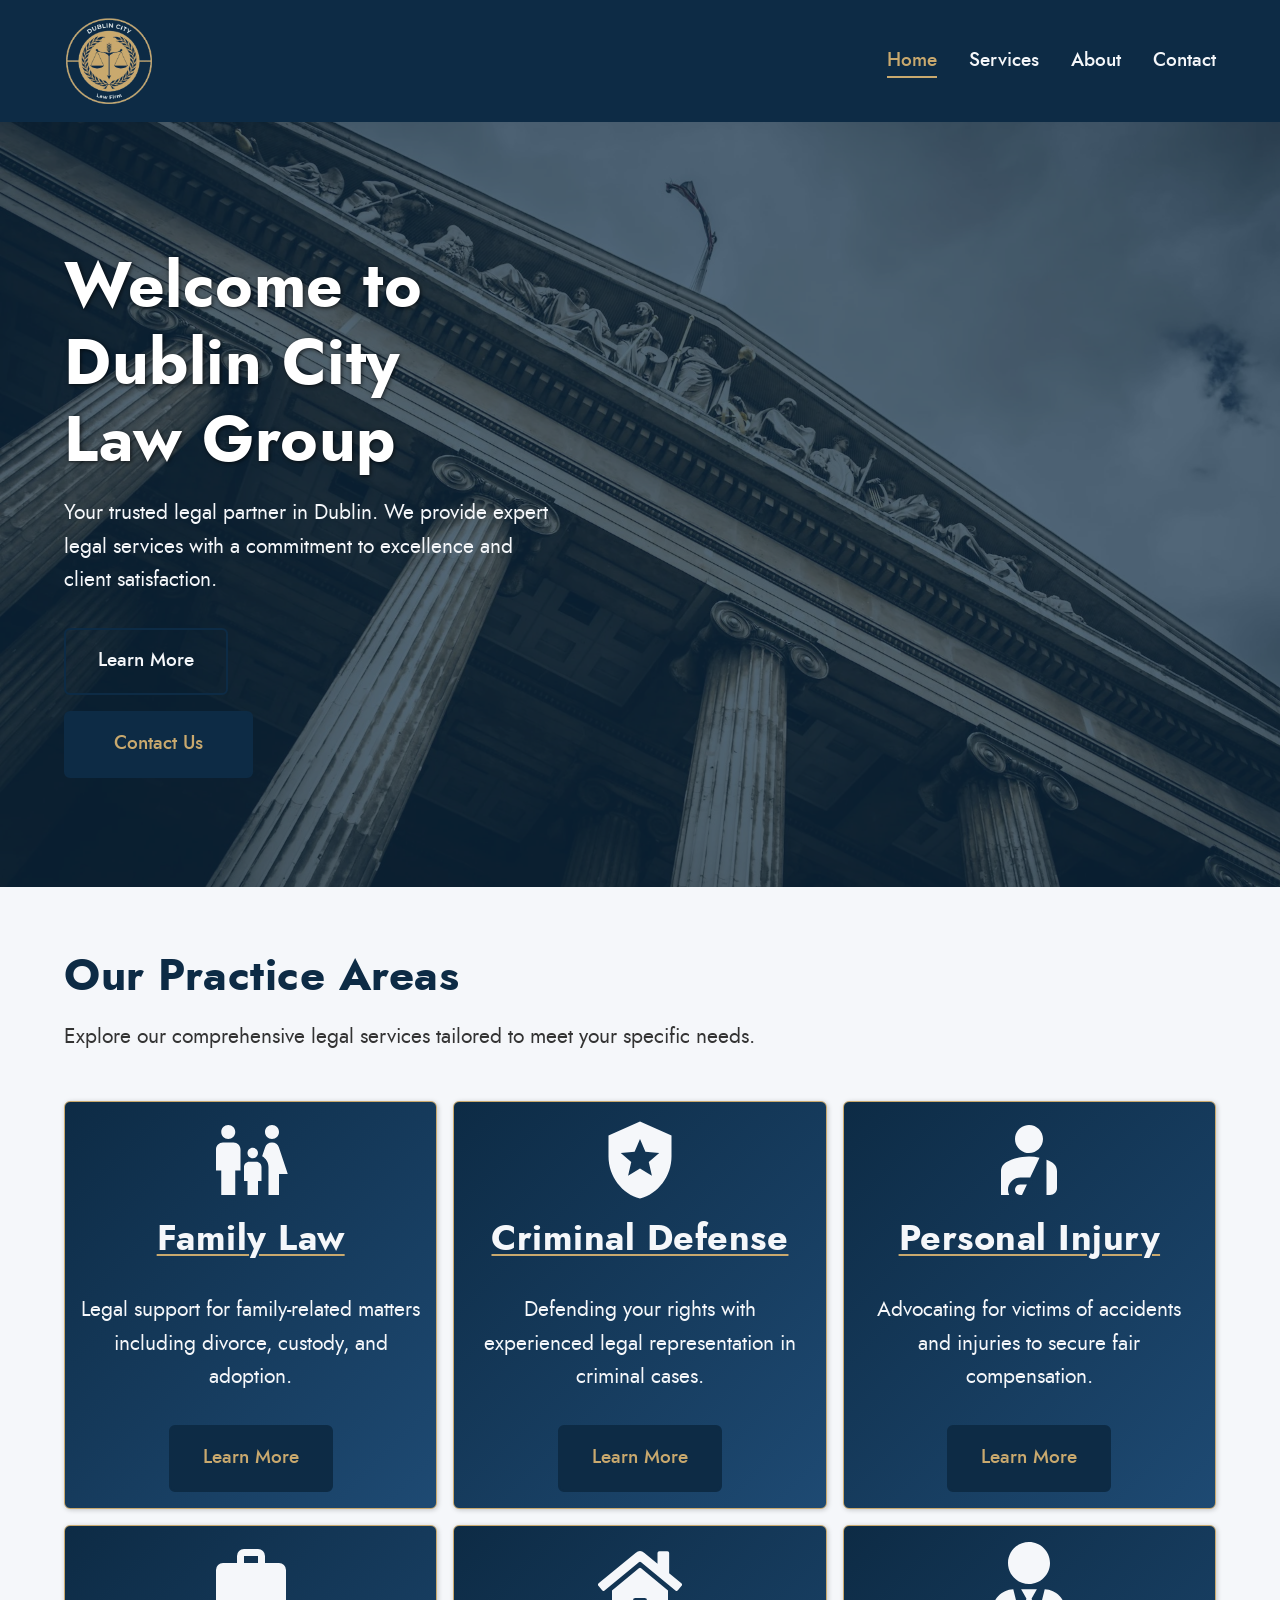
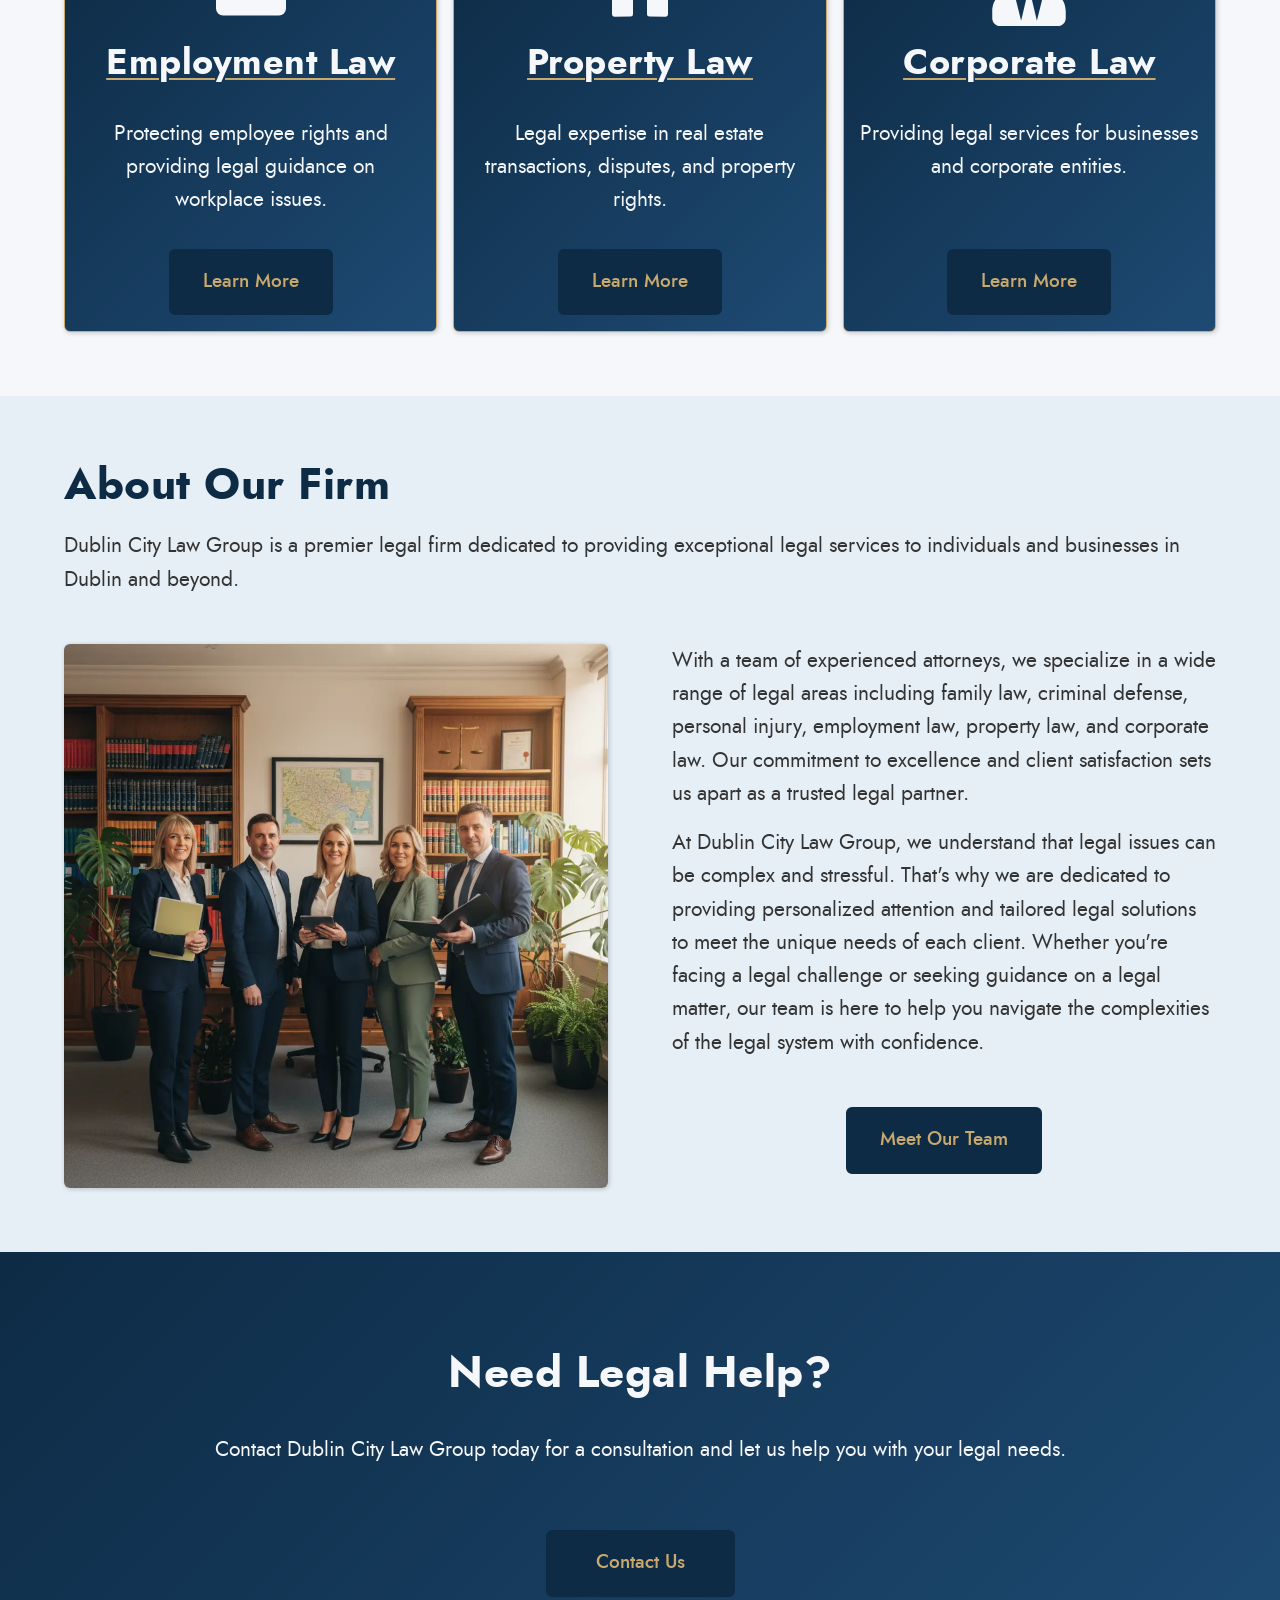
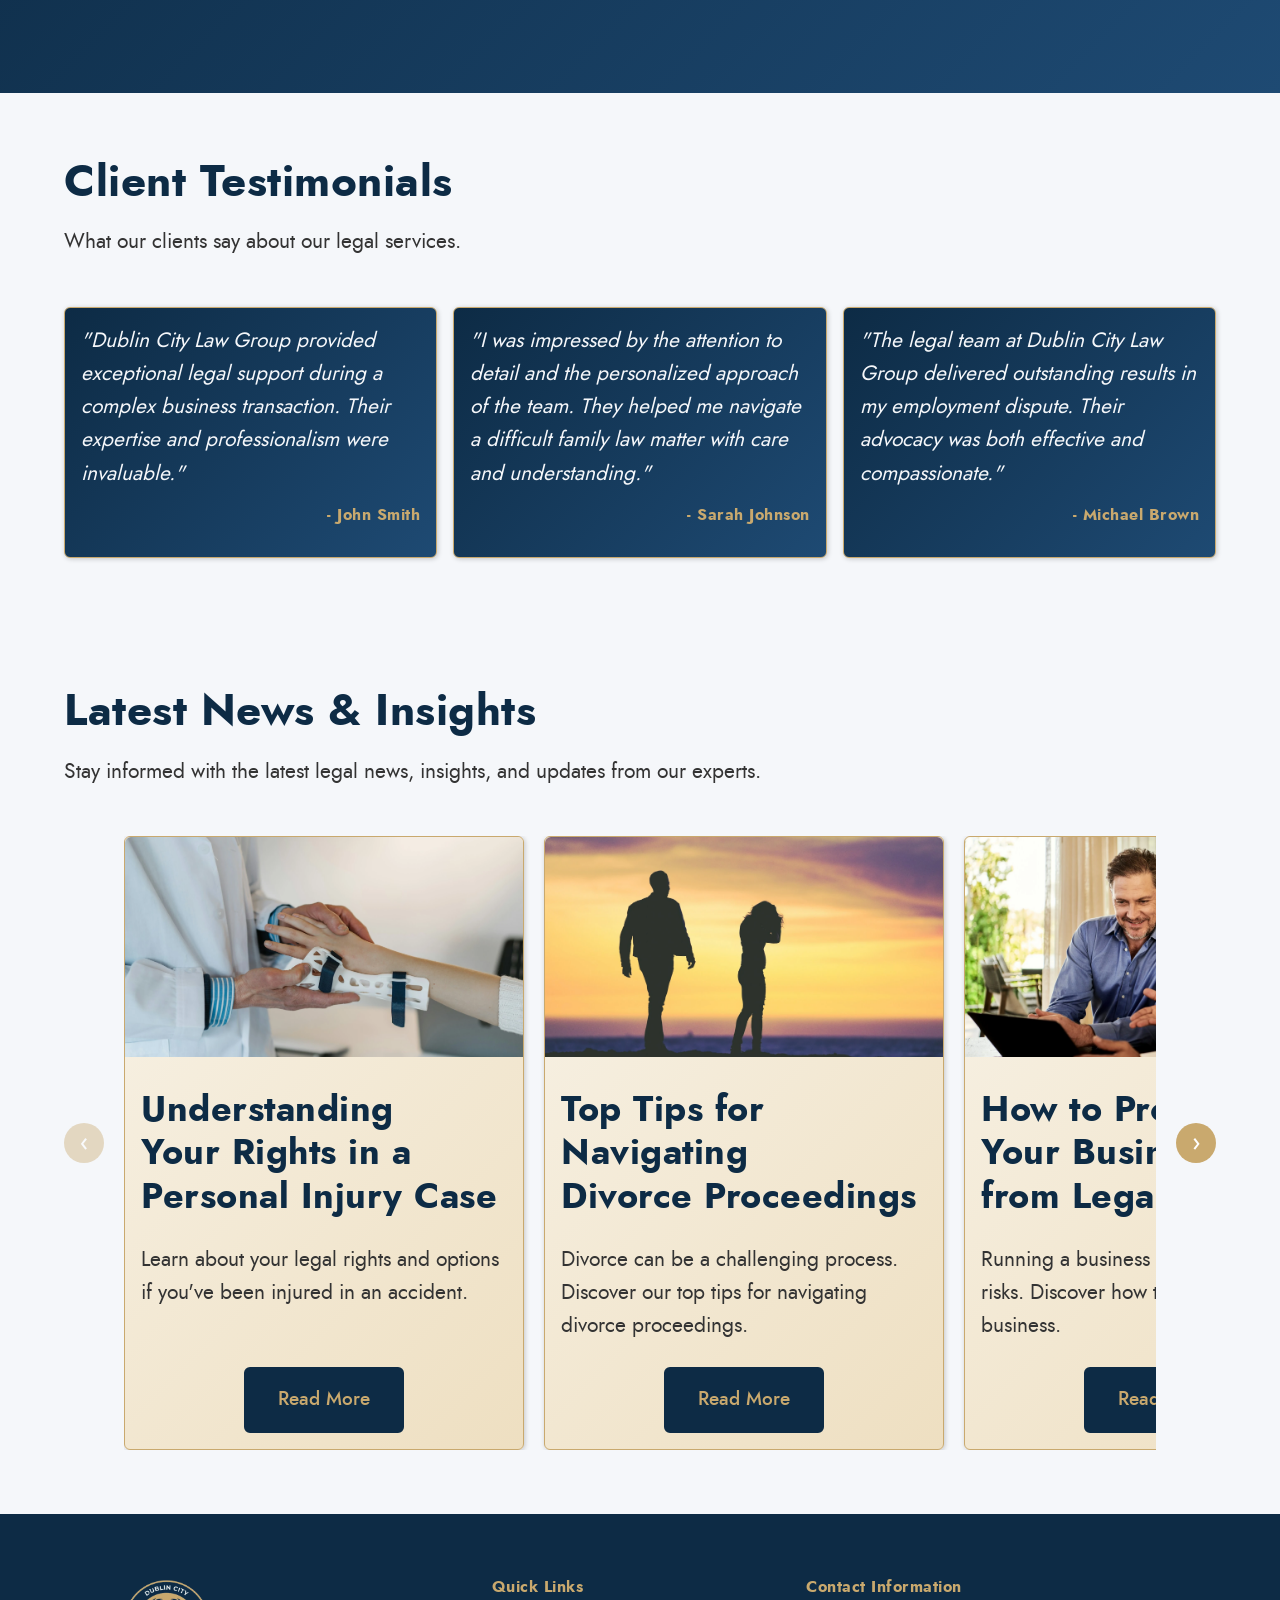
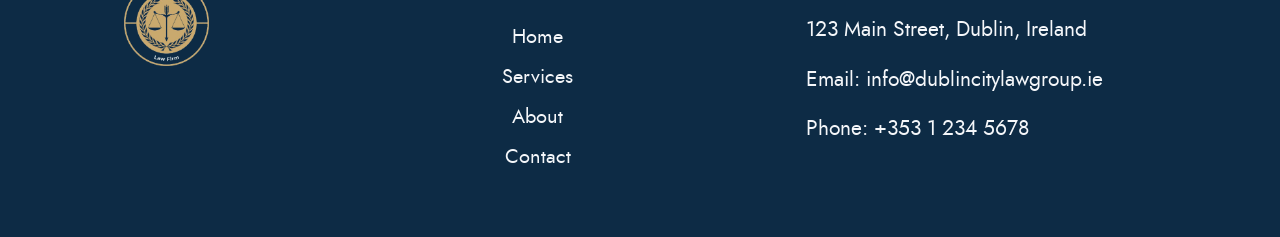
==== index.html @ 047643d2 "Implement finished law firm website v1.0" ====
<!DOCTYPE html>
<html lang="en">
    <head>
        <meta charset="UTF-8">
        <meta name="viewport" content="width=device-width, initial-scale=1.0">
        
        <title>Dublin City Law Group</title>

        <script src="sripts/slider.js" defer></script>
        <script src="sripts/nav.js" defer></script>
        <link rel="stylesheet" href="styles/base.css">
        <link rel="stylesheet" href="styles/layout.css">
        <link rel="stylesheet" href="styles/pages/home.css">
        <link rel="stylesheet" href="styles/components/hero.css">
        <link rel="stylesheet" href="styles/components/buttons.css">
        <link rel="stylesheet" href="styles/components/cards.css">
        <link rel="stylesheet" href="styles/components/slider.css">
    </head>
    <body>
        <!-- Navigation -->
        <header>
            <img src="assets/logos/transparent-logo.png" alt="Logo">

            <button class="nav-toggle" id="navToggle">
                <span></span>
                <span></span>
                <span></span>
            </button>

            <nav id="navMenu">
                <ul>
                    <li><a href="/index.html">Home</a></li>
                    <li class="has-submenu">
                        <a href="/pages/services.html">Services</a>

                        <ul class="submenu">
                            <li><a href="/pages/services/corporate-law.html">Corporate Law</a></li>
                            <li><a href="/pages/services/criminal-law.html">Criminal Law</a></li>
                            <li><a href="/pages/services/employment-law.html">Employment Law</a></li>
                            <li><a href="/pages/services/family-law.html">Family Law</a></li>
                            <li><a href="/pages/services/personal-injury.html">Personal Injury</a></li>
                            <li><a href="/pages/services/property-law.html">Property Law</a></li>
                        </ul>
                    </li>
                    <li><a href="/pages/about.html">About</a></li>
                    <li><a href="/pages/contact.html">Contact</a></li>
                </ul>
            </nav>
        </header>
        <div class="overlay" id="overlay"></div>
        <!-- Hero Section -->
        <section class="hero hero--large">
            <div class="hero-wrapper container">
                <div class="hero-bg-image">
                    <img src="/assets/images/practice-page-bg.webp" alt="hero image">
                </div>
                <div class="hero-overlay"></div>
                <div class="hero-content">
                    <h1>Welcome to Dublin City Law Group</h1>
                    <p>Your trusted legal partner in Dublin. We provide expert legal services with a commitment to excellence and client satisfaction.</p>
                    
                </div>
                <div class="hero-cta">
                    <a class="btn-secondary" href="/pages/about.html">Learn More</a>
                    <a class="btn-primary" href="#">Contact Us</a>
                </div> 
            </div>
        </section>

        <!-- Practice Areas Section -->
        <section class="practice-areas">
            <div class="container">
                <div class="section-heading">
                    <h2>Our Practice Areas</h2>
                    <p>Explore our comprehensive legal services tailored to meet your specific needs.</p>
                </div>

                <div class="practice-content grid">
                    
                    <div class="card practice-item flex">
                        <svg xmlns="http://www.w3.org/2000/svg" 
                            enable-background="new 0 0 24 24" 
                            viewBox="0 0 24 24" 
                            fill="currentColor">
                            <g><rect fill="none" height="24" width="24"/>
                                <path d="M16,4c0-1.11,0.89-2,2-2s2,0.89,2,2s-0.89,2-2,2S16,5.11,16,4z M20,22v-6h2.5l-2.54-7.63C19.68,7.55,18.92,7,18.06,7h-0.12 c-0.86,0-1.63,0.55-1.9,1.37l-0.86,2.58C16.26,11.55,17,12.68,17,14v8H20z M12.5,11.5c0.83,0,1.5-0.67,1.5-1.5s-0.67-1.5-1.5-1.5 S11,9.17,11,10S11.67,11.5,12.5,11.5z M5.5,6c1.11,0,2-0.89,2-2s-0.89-2-2-2s-2,0.89-2,2S4.39,6,5.5,6z M7.5,22v-7H9V9 c0-1.1-0.9-2-2-2H4C2.9,7,2,7.9,2,9v6h1.5v7H7.5z M14,22v-4h1v-4c0-0.82-0.68-1.5-1.5-1.5h-2c-0.82,0-1.5,0.68-1.5,1.5v4h1v4H14z"/>
                            </g>
                        </svg>
                        <h3>Family Law</h3>
                        <p>Legal support for family-related matters including divorce, custody, and adoption.</p>
                        <a class="btn-tretiary">Learn More</a>
                    </div>
                    
                    <div class="card practice-item flex">
                        <svg 
                            xmlns="http://www.w3.org/2000/svg" 
                            enable-background="new 0 0 24 24" 
                            viewBox="0 0 24 24" fill="currentColor">
                            <rect fill="none" height="24" width="24"/>
                            <path d="M12,1L3,5v6c0,5.55,3.84,10.74,9,12c5.16-1.26,9-6.45,9-12V5L12,1z M14.5,12.59l0.9,3.88L12,14.42l-3.4,2.05l0.9-3.87 l-3-2.59l3.96-0.34L12,6.02l1.54,3.64L17.5,10L14.5,12.59z"/>
                        </svg>
                        <h3>Criminal Defense</h3>
                        <p>Defending your rights with experienced legal representation in criminal cases.</p>
                        <a class="btn-tretiary">Learn More</a>
                    </div>
                    
                    <div class="card practice-item flex">
                        <svg xmlns="http://www.w3.org/2000/svg" 
                            enable-background="new 0 0 24 24" 
                            viewBox="0 0 24 24" 
                            fill="currentColor">
                            <rect fill="none" height="24" width="24"/>
                            <g><path d="M8,6c0-2.21,1.79-4,4-4s4,1.79,4,4c0,2.21-1.79,4-4,4S8,8.21,8,6z M17,22h1c1.1,0,2-0.9,2-2l0-4.78 c0-1.12-0.61-2.15-1.61-2.66c-0.43-0.22-0.9-0.43-1.39-0.62L17,22z M12.34,17L15,11.33C14.07,11.12,13.07,11,12,11 c-2.53,0-4.71,0.7-6.39,1.56C4.61,13.07,4,14.1,4,15.22L4,22h2.34C6.12,21.55,6,21.04,6,20.5C6,18.57,7.57,17,9.5,17H12.34z M10,22 l1.41-3H9.5C8.67,19,8,19.67,8,20.5S8.67,22,9.5,22H10z"/></g>
                        </svg>
                        <h3>Personal Injury</h3>
                        <p>Advocating for victims of accidents and injuries to secure fair compensation.</p>
                        <a class="btn-tretiary">Learn More</a>
                    </div>

                    <div class="card practice-item flex">
                        <svg xmlns="http://www.w3.org/2000/svg" 
                            viewBox="0 -960 960 960" 
                            fill="currentColor">
                            <path d="M160-120q-33 0-56.5-23.5T80-200v-440q0-33 23.5-56.5T160-720h160v-80q0-33 23.5-56.5T400-880h160q33 0 56.5 23.5T640-800v80h160q33 0 56.5 23.5T880-640v440q0 33-23.5 56.5T800-120H160Zm240-600h160v-80H400v80Z"/>
                        </svg>
                        <h3>Employment Law</h3>
                        <p>Protecting employee rights and providing legal guidance on workplace issues.</p>
                        <a class="btn-tretiary">Learn More</a>
                    </div>

                    <div class="card practice-item flex">
                        <svg xmlns="http://www.w3.org/2000/svg" 
                            viewBox="0 0 576 512" fill="currentColor">
                            <path d="M280.37 148.26L96 300.11V464a16 16 0 0 0 16 16l112.06-.29a16 16 0 0 0 15.92-16V368a16 16 0 0 1 16-16h64a16 16 0 0 1 16 16v95.64a16 16 0 0 0 16 16.05L464 480a16 16 0 0 0 16-16V300L295.67 148.26a12.19 12.19 0 0 0-15.3 0zM571.6 251.47L488 182.56V44.05a12 12 0 0 0-12-12h-56a12 12 0 0 0-12 12v72.61L318.47 43a48 48 0 0 0-61 0L4.34 251.47a12 12 0 0 0-1.6 16.9l25.5 31A12 12 0 0 0 45.15 301l235.22-193.74a12.19 12.19 0 0 1 15.3 0L530.9 301a12 12 0 0 0 16.9-1.6l25.5-31a12 12 0 0 0-1.7-16.93z"/>
                        </svg>
                        <h3>Property Law</h3>
                        <p>Legal expertise in real estate transactions, disputes, and property rights.</p>
                        <a class="btn-tretiary">Learn More</a>
                    </div>

                    <div class="card practice-item flex">
                        <svg xmlns="http://www.w3.org/2000/svg" 
                            viewBox="0 0 448 512" fill="currentColor">
                            <path d="M224 256c70.7 0 128-57.3 128-128S294.7 0 224 0 96 57.3 96 128s57.3 128 128 128zm95.8 32.6L272 480l-32-136 32-56h-96l32 56-32 136-47.8-191.4C56.9 292 0 350.3 0 422.4V464c0 26.5 21.5 48 48 48h352c26.5 0 48-21.5 48-48v-41.6c0-72.1-56.9-130.4-128.2-133.8z"/>
                        </svg>
                        <h3>Corporate Law</h3>
                        <p>Providing legal services for businesses and corporate entities.</p>
                        <a class="btn-tretiary">Learn More</a>
                    </div>
                </div>
            </div>
        </section>

        <!-- About Section -->
        <section class="about-section">
            <div class="container">
                <div class="section-heading">
                    <h2>About Our Firm</h2>
                    <p>Dublin City Law Group is a premier legal firm dedicated to providing exceptional legal services to individuals and businesses in Dublin and beyond.</p>
                </div>
                <div class="about-content flex">
                    <div class="about-image">
                        <img src="/assets/images/about-us-team.webp" alt="About Us Image">
                    </div>
                    <div class="about-text">
                        <p>With a team of experienced attorneys, we specialize in a wide range of legal areas including family law, criminal defense, personal injury, employment law, property law, and corporate law. Our commitment to excellence and client satisfaction sets us apart as a trusted legal partner.</p>
                        <p>At Dublin City Law Group, we understand that legal issues can be complex and stressful. That's why we are dedicated to providing personalized attention and tailored legal solutions to meet the unique needs of each client. Whether you're facing a legal challenge or seeking guidance on a legal matter, our team is here to help you navigate the complexities of the legal system with confidence.</p>
                        <a class="btn-tretiary alt" href="#">Meet Our Team</a>
                    </div>
                </div>
            </div>
        </section>

        <!-- Small CTA-->
        <section class="small-cta">
            <div class="container">
                <div class="cta-content flex">
                    <h2>Need Legal Help?</h2>
                    <p>Contact Dublin City Law Group today for a consultation and let us help you with your legal needs.</p>
                    <a class="btn-primary" href="#">Contact Us</a>
                </div>
            </div>
        </section>

        <!-- Testimonials Section -->
        <section class="testimonials-section">
            <div class="container">
                <div class="section-heading">
                    <h2>Client Testimonials</h2>
                    <p>What our clients say about our legal services.</p>
                </div>
                <div class="testimonials-content grid">
                    <!-- Testimonial 1 -->
                    <div class="testimonial-card card">
                        <p><i>"Dublin City Law Group provided exceptional legal support during a complex business transaction. Their expertise and professionalism were invaluable."</i></p>
                        <h4>- John Smith</h4>
                    </div>

                    <!-- Testimonial 2 -->
                    <div class="testimonial-card card">
                        <p><i>"I was impressed by the attention to detail and the personalized approach of the team. They helped me navigate a difficult family law matter with care and understanding."</i></p>
                        <h4>- Sarah Johnson</h4>
                    </div>

                    <!-- Testimonial 3 -->
                    <div class="testimonial-card card">
                        <p><i>"The legal team at Dublin City Law Group delivered outstanding results in my employment dispute. Their advocacy was both effective and compassionate."</i></p>
                        <h4>- Michael Brown</h4>
                    </div>
                </div>
            </div>
        </section>
        <!-- Blog Section -->
        <section class="blog-section">
            <div class="container">
                <div class="section-heading">
                <h2>Latest News & Insights</h2>
                <p>Stay informed with the latest legal news, insights, and updates from our experts.</p>
                </div>

                <div class="custom-slider">
                <button class="slider-arrow prev">‹</button>
                <div class="slider-track-wrapper">
                    <div class="slider-track">
                    <!-- Blog Post 1 -->
                    <div class="light-card">
                        <img src="/assets/images/personal-injury.webp" alt="Blog Post 1 Image">
                        <div class="light-card-content">
                        <h3>Understanding Your Rights in a Personal Injury Case</h3>
                        <p>Learn about your legal rights and options if you've been injured in an accident.</p>
                        <a class="btn-tretiary alt" href="#">Read More</a>
                        </div>
                    </div>

                    <!-- Blog Post 2 -->
                    <div class="light-card">
                        <img src="/assets/images/devorce.webp" alt="Blog Post 2 Image">
                        <div class="light-card-content">
                        <h3>Top Tips for Navigating Divorce Proceedings</h3>
                        <p>Divorce can be a challenging process. Discover our top tips for navigating divorce proceedings.</p>
                        <a class="btn-tretiary alt" href="#">Read More</a>
                        </div>
                    </div>

                    <!-- Blog Post 3 -->
                    <div class="light-card">
                        <img src="/assets/images/business.webp" alt="Blog Post 3 Image">
                        <div class="light-card-content">
                        <h3>How to Protect Your Business from Legal Risks</h3>
                        <p>Running a business comes with legal risks. Discover how to protect your business.</p>
                        <a class="btn-tretiary alt" href="#">Read More</a>
                        </div>
                    </div>

                    <!-- Blog Post 4 -->
                    <div class="light-card">
                        <img src="/assets/images/employment-law.webp" alt="Blog Post 4 Image">
                        <div class="light-card-content">
                        <h3>Employment Law Updates You Need to Know</h3>
                        <p>Stay up-to-date with the latest employment law changes that affect your workplace rights.</p>
                        <a class="btn-tretiary alt" href="#">Read More</a>
                        </div>
                    </div>

                    <!-- Blog Post 5 -->
                    <div class="light-card">
                        <img src="/assets/images/property-law.webp" alt="Blog Post 5 Image">
                        <div class="light-card-content">
                        <h3>Estate Planning Essentials for Your Family</h3>
                        <p>Learn the importance of estate planning and how to protect your family's future.</p>
                        <a class="btn-tretiary alt" href="#">Read More</a>
                        </div>
                    </div>

                    </div>
                </div>
                <button class="slider-arrow next">›</button>
                </div>
            </div>
        </section>
        <!-- Footer -->
        <footer>
            <div class="container">
                <div class="footer grid">
                    <img src="/assets/logos/transparent-logo.png" alt="footer logo">
                    <div class="footer-services-links flex">
                            <h4>Quick Links</h4>
                            <a href="/index.html">Home</a>
                            <a href="/pages/services.html">Services</a>
                            <a href="/pages/about.html">About</a>
                            <a href="/pages/contact.html">Contact</a>
                        </div>
                        <div class="footer-contact-info">
                            <h4>Contact Information</h4>
                            <p>123 Main Street, Dublin, Ireland</p>
                            <p>Email: info@dublincitylawgroup.ie</p>
                            <p>Phone: +353 1 234 5678</p>
                        </div>
                    </div>
                </div>
            </div>
        </footer>
    </body>
</html>
---- styles/base.css ----
/* ---------------------------- CSS RESET ------------------------------- */
*, *::before, *::after {
    box-sizing: border-box;
}

* {
    margin: 0;
    padding: 0;
}

html {
    scroll-behavior: smooth;
    background-color: #FAF7F2;
    overflow-x: hidden;
}

img {
    max-width: 100%;
    display: block;
}

ul, ol {
    list-style: none;
}

h1, h2, h3, h4, h5, h6 {
    text-wrap: balance;
}

a:focus {
    outline: 2px solid #1E1E1E;
    outline-offset: 2px;
}

button {
    cursor: pointer;
    border: none;
    background: none;
    font-family: inherit;
}

/* ---------------------------- FONTS ------------------------------- */
@font-face {
    font-family: 'Lora';
    src: url('../assets/fonts/lora-regular-webfont.woff2') format('woff2');
    font-weight: 400;
    font-style: normal;
    font-display: swap;
}

@font-face {
    font-family: 'Jost';
    src: url('../assets/fonts/jost-400-book-webfont.woff2') format('woff2');
    font-weight: 400;
    font-style: normal;
    font-display: swap;
}

@font-face {
    font-family: 'Jost';
    src: url('../assets/fonts/jost-500-medium-webfont.woff2') format('woff2');
    font-weight: 500;
    font-style: normal;
    font-display: swap;
}

@font-face {
    font-family: 'Jost';
    src: url('../assets/fonts/jost-700-bold-webfont.woff2') format('woff2');
    font-weight: 700;
    font-style: normal;
    font-display: swap;
}

/* ---------------------------- VARIABLES ------------------------------- */
:root {
    /* Colors */
    --color-primary: #0D2B45;       /* deep navy */
    --color-section-soft: #E6EFF6; /* light blue-gray for section backgrounds */
    --color-secondary: #C9A96E;     /* gold */
    --color-accent: #1E4A73;        /* mid-blue */
    --color-neutral-light: #F5F7FA; /* background */
    --color-neutral-dark: #333333;  /* text */
    --color-bronze: #8C6239;        /* optional accent */

    /* Typography */
    --font-primary: 'Jost', sans-serif;
    --font-secondary: 'Lora', serif;

    --font-weight-regular: 400;
    --font-weight-medium: 500;
    --font-weight-bold: 700;

    /* Font Sizes */
    --fs-h1: 3rem;
    --fs-h2: 2.25rem;
    --fs-h3: 1.75rem;
    --fs-h4: 1.5rem;
    --fs-h5: 1.25rem;
    --fs-h6: 1rem;
    --fs-body: 1rem;
    --fs-small: 0.875rem;

    /* Line Heights */
    --lh-h1: 1.2;
    --lh-h2: 1.3;
    --lh-h3: 1.35;
    --lh-body: 1.6;

    /* Letter Spacing */
    --ls-heading: 0.5px;
    --ls-body: 0px;

    /* Logo */
    --logo-size: 70px;

    /* Icons */
    --icon-size: 84px;

    /* Layout / UI */
    --container-width: 1920px;
    --container-padding: 1rem;
    --section-heading-padding: 1rem;
    --radius: 6px;
    --shadow: 1px 1px 5px rgba(0,0,0,0.2);

    /* Transitions */
    --transition-fast: 0.2s ease;
    --transition-medium: 0.3s ease;
    --transition-slow: 0.5s ease;
}

/* Responsive Breakpoints */

@media (min-width: 768px) {
:root {
    
    --container-padding: 2rem;

    --section-heading-padding: 2rem;

    /* Logo size */
    --logo-size: 80px;
    }
}

@media (min-width: 1024px) {
:root {
    --container-padding: 4rem;

    /* Logo size */
    --logo-size: 90px;
    }
}

@media (min-width: 1440px) {
:root {
    --container-padding: 8rem;

    /* Logo size */
    --logo-size: 100px;
    }
}
@media (min-width: 1920px) {
:root {
    --container-padding: 12rem;

    /* Logo size */
    --logo-size: 110px;

    }
}

/* ---------------------------- TYPOGRAPHY ------------------------------- */
body {
    font-family: var(--font-primary);
    font-weight: var(--font-weight-regular);
    font-size: var(--fs-body);
    line-height: var(--lh-body);
    letter-spacing: var(--ls-body);
    color: var(--color-neutral-dark);
    background-color: var(--color-neutral-light);
}

h1,h2,h3,h4,h5,h6 {
    font-family: var(--font-primary);
    font-weight: var(--font-weight-bold);
    line-height: 1.2;
    letter-spacing: var(--ls-heading);
    color: var(--color-primary);
    margin-bottom: 1rem;
}

p {
    margin-bottom: 1rem;
}

a {
    color: var(--color-primary);
    text-decoration: none;
    transition: color var(--transition-medium);
}

a:hover, a:focus {
    color: var(--color-accent);
}

/* ---------------------------- LAYOUT HELPERS ------------------------------- */
.container {
    max-width: var(--container-width);
    margin: 0;
    padding: 4rem var(--container-padding);
}

.section-heading {
    padding-bottom: var(--section-heading-padding);
}

/* ---------------------------- BUTTON DEFAULTS ------------------------------- */
button {
    font-family: var(--font-primary);
    font-weight: var(--font-weight-medium);
    font-size: var(--fs-body);
    cursor: pointer;
    border-radius: var(--radius);
    transition: all var(--transition-medium);
}

/* ---------------------------- IMAGES ------------------------------- */
img {
    display: block;
    max-width: 100%;
}

/* ---------------------------- TRANSITIONS / EFFECTS ------------------------------- */
/*
a, button {
    transition: all var(--transition-medium);
}
*/
button {
    transition: background-color var(--transition-medium), color var(--transition-medium), border-color var(--transition-medium);
}

a {
    transition: color var(--transition-medium);
}

/* ---------------------------- RESPONSIVE RULES ------------------------------- */

/* Mobile-first (base is mobile) */

/* Typography adjustments */
@media (min-width: 768px) {
    h1 { font-size: 3.5rem; }
    h2 { font-size: 2.5rem; }
    h3 { font-size: 2rem; }
    p { font-size: 1.2rem; }

    .container { padding: 4rem var(--container-padding); }
}

@media (min-width: 1024px) {
    h1 { font-size: 4rem; }
    h2 { font-size: 2.75rem; }
    h3 { font-size: 2.25rem; }
    a { font-size: 1.2rem; }
    p { font-size: 1.3rem; }

    .container { padding: 4rem var(--container-padding); }
}

@media (min-width: 1440px) {
    h1 { font-size: 4.5rem; }
    h2 { font-size: 3rem; }
    h3 { font-size: 2.5rem; }
    a { font-size: 1.6rem; }
    p { font-size: 1.4rem; }

    .container { padding: 4rem var(--container-padding); }
}

/* Optional: responsive utilities */
@media (max-width: 767px) {
    .flex {
        flex-direction: column;
    }
}
---- styles/layout.css ----
/* ---------------------------- HEADER ------------------------------- */
header {
    width: 100%;
    background-color: var(--color-primary);
    color: var(--color-neutral-light);
    padding: 1rem var(--container-padding);

    display: flex;
    justify-content: space-between;
    align-items: center;

    position: relative;
    z-index: 100;
}

/* Logo */
header img {
    height: var(--logo-size);
    width: var(--logo-size);
    object-fit: contain;
}

/* ---------------- NAV ---------------- */
header nav {
    display: flex;
}

/* NAV LIST */
header nav ul {
    display: flex;
    gap: 2rem;
    list-style: none;
}

/* LINKS */
header a {
    color: var(--color-neutral-light);
    font-weight: var(--font-weight-medium);
    text-decoration: none;
    transition: color var(--transition-medium);
}

header a:hover,
header a:focus {
    color: var(--color-secondary);
}

#navMenu a.active {
    color: var(--color-secondary);
}


/* ---------------- HAMBURGER BUTTON ---------------- */
.nav-toggle {
    display: none;
    flex-direction: column;
    justify-content: center;
    gap: 5px;

    background: none;
    border: none;
    cursor: pointer;
    padding: 0.5rem;
}

.nav-toggle span {
    width: 25px;
    height: 3px;
    background-color: var(--color-secondary);
    display: block;
    transition: var(--transition-medium);
}

/* ACTIVE STATE (hamburger → X) */
.nav-toggle.active span:nth-child(1) {
    transform: translateY(8px) rotate(45deg);
}

.nav-toggle.active span:nth-child(2) {
    opacity: 0;
}

.nav-toggle.active span:nth-child(3) {
    transform: translateY(-8px) rotate(-45deg);
}

.nav-toggle {
    position: relative;
    z-index: 110; /* higher than nav */
}

/* ---------------- OVERLAY ---------------- */
.overlay {
    position: fixed;
    inset: 0;
    background: rgba(0,0,0,0.5);

    opacity: 0;
    visibility: hidden;

    transition: opacity var(--transition-medium), visibility var(--transition-medium);

    z-index: 90;
}

/* Active overlay */
.overlay.active {
    opacity: 1;
    visibility: visible;
}



/* ---------------- MOBILE MENU ---------------- */
@media (max-width: 767px) {

    /* Stack header */
    header {
        flex-direction: row;
        position: fixed;
        top: 0;
    }

    /* Show hamburger */
    .nav-toggle {
        display: flex;
    }

    /* NAV PANEL */
    header nav {
        position: fixed;
        top: 0;
        right: 0;

        height: 100vh;
        width: 75%;
        max-width: 300px;

        background-color: var(--color-primary);

        flex-direction: column;
        justify-content: center;
        align-items: center;

        transform: translateX(100%);
        transition: transform var(--transition-medium);

        box-shadow: -5px 0 15px rgba(0,0,0,0.2);

        z-index: 100;
    }

    /* ACTIVE STATE */
    header nav.active {
        transform: translateX(0);
    }

    /* Vertical nav */
    header nav ul {
        flex-direction: column;
        gap: 1.5rem;
        text-align: center;
    }

    .no-scroll {
        overflow: hidden;
    }

    /* MOBILE SUBMENU */

    .submenu {
        position: static;
        opacity: 1;
        visibility: visible;
        transform: none;

        display: none;
        flex-direction: column;
        gap: 1rem;

        margin-top: 0.5rem;
    }

    .has-submenu.open .submenu {
        display: flex;
        margin-top: 1rem;
    }
}


/* ---------------------------- NAV (LAPTOP & DESKTOP) ------------------------------- */
@media (min-width: 768px) {

    header {
        position: sticky;
        top: 0;
    }

    nav ul {
        display: flex;
        gap: 2rem;
        list-style: none;
    }

    nav ul li a {
        position: relative;
        text-decoration: none;
        color: inherit;
        padding: 0.25rem 0;
    }

    /* underline */
    nav ul li a::after {
        content: "";
        position: absolute;
        left: 0;
        bottom: -4px;
        width: 100%;
        height: 2px;
        background: currentColor;

        transform: scaleX(0);
        transform-origin: center;
        transition: transform 0.3s ease;
    }

    /* hover */
    nav ul li a:hover::after {
        transform: scaleX(1);
    }

    nav ul li a.active::after {
        transform: scaleX(1);
    }

    /* ---------------- SUBMENU (DESKTOP) ---------------- */

    .has-submenu {
        position: relative;
    }

    .has-submenu .submenu {
        position: absolute;
        top: 100%;
        left: 0;

        background: var(--color-primary);
        list-style: none;

        padding: 1rem 0;
        min-width: 240px;

        display: flex;
        flex-direction: column;
        gap: 0;

        opacity: 0;
        visibility: hidden;
        transform: translateY(10px);

        transition: var(--transition-medium);
    }

    .submenu li a {
        padding: 0.5rem 1.5rem;
        display: inline-block;
        margin-bottom: 0.2rem;
    }

    .has-submenu:hover .submenu {
        opacity: 1;
        visibility: visible;
        transform: translateY(0);
    }

    .submenu li a::after {
        left: 1.5rem;        /* align with padding */
        width: calc(100% - 3rem); /* subtract padding */
        bottom: -1px;
    }
}

/* ---------------- SUBMENU BASE ---------------- */

.submenu {
    list-style: none;
    padding: 0;
    margin: 0;
}

.has-submenu > a::after {
    content: " ▾";
    font-size: 0.7rem;
}

/* ---------------------------- FOOTER ------------------------------- */
footer {
    background-color: var(--color-primary);
    color: var(--color-neutral-light);
    text-align: center;
    font-size: var(--fs-medium);
}

footer a {
    color: var(--color-neutral-light);
    font-size: var(--fs-h5);
}

footer a:hover,
footer a:focus {
    color: var(--color-secondary);
}

footer img {
    height: var(--logo-size);
    width: var(--logo-size);
    object-fit: contain;
    margin: 0 auto;
}

footer h4 {
    color: var(--color-secondary);
}

footer .grid { 
    gap: 4rem;
}

.footer-services-links.flex {
    gap: 0.5rem;
}



@media (min-width: 768px) {
    footer .grid {
        grid-template-columns: 0.6fr 1.2fr 1.2fr;
        align-items: flex-start;
    }

    .footer-contact-info {
        text-align: left;
    }
}

/* ---------------------------- SMALL CTA ------------------------------- */

.small-cta {
    background: linear-gradient(
    135deg,
    #0D2B45 0%,
    #1E4A73 100%
    );
    color: var(--color-neutral-light);
    text-align: center;
    padding: 2rem var(--container-padding);
}

.small-cta h2 {
    color: var(--color-neutral-light);
    margin-bottom: 1rem;
}

.small-cta p {
    padding-bottom: 2rem;
}


/* ---------------------------- GRID SYSTEM ------------------------------- */
.grid {
    display: grid;
    gap: 1rem;
    grid-template-columns: 1fr;
}

@media (min-width: 768px) {
    .grid {
        grid-template-columns: repeat(2, 1fr);
    }
}

@media (min-width: 1024px) {
    .grid {
        grid-template-columns: repeat(3, 1fr);
    }
}

@media (min-width: 1440px) {
    .grid {
        grid-template-columns: repeat(3, 1fr);
    }
}

/* ---------------------------- FLEX SYSTEM ------------------------------- */
.flex {
    display: flex;
    flex-direction: column;
    gap: 1rem;
    justify-content: center;
    align-items: center;
}

/* ---------------------------- SECTIONS ------------------------------- */

section.alt {
    background-color: var(--color-neutral-light);
}
---- styles/pages/home.css ----
/* ---------------------------- PRACTICE AREAS SECTION ------------------------------- */

.card.practice-item {
    text-align: center;
}

.card.practice-item h3 {
    color: var(--color-neutral-light);
    text-decoration: underline 2px var(--color-secondary);
    text-underline-offset: 4px;
}

/* ---------------------------- ABOUT SECTION ------------------------------- */

.about-section {
    background-color: var(--color-section-soft);
}

.about-image img {
    width: 100%;
    height: auto;
    border-radius: var(--radius);
    box-shadow: var(--shadow);
}

.about-text p:last-of-type {
    margin-bottom: 3rem;
}

@media (max-width: 767px) {
    .about-text a {
        display: block;
        margin: 1rem auto 0;
        width: fit-content;
    }
}

@media (min-width: 768px) { 
    .about-text a {
        display: block;
        margin: 1rem auto 0;
        width: fit-content;
    }
}

@media (min-width: 1024px) {
    .about-content.flex {
        display: flex;
        flex-direction: row;
        gap: 4rem;
        align-items: flex-start;
    }

    .about-image {
        flex: 1;
    }

    .about-text {
        flex: 1;
    }
}

@media (min-width: 1440px) { 
    .about-image img {
        max-width: 30rem;
        max-height: 30rem;
    }

    .about-image {
        flex: 1;
    }

    .about-text {
        flex: 2;
    }
}

/* ---------------------------- SMALL CTA SECTION ------------------------------- */

.small-cta {
    background: linear-gradient(135deg,#0D2B45 0%,#1E4A73 100% );
}

.cta-content h2,
.cta-content p {
    color: var(--color-neutral-light);
}


/* ---------------------------- TESTIMONIALS SECTION ------------------------------- */

.testimonial-card h4{
    margin-top: auto;
    text-align: right;
    color: var(--color-secondary);
}
---- styles/components/hero.css ----
/* ---------------------------- HERO (BASE) ------------------------------- */

.hero {
    width: 100%;
}

.hero-wrapper {
    position: relative;
    width: 100%;
    display: flex;
    flex-direction: column;
    align-items: flex-start;      
    overflow: hidden;
    padding-top: 8rem; /* default */
}

/* Background image */
.hero-bg-image img {
    position: absolute;
    top: 0;
    left: 0;
    width: 100%;
    height: 100%;
    object-fit: cover;
    z-index: 1;
}

/* Overlay */
.hero-overlay {
    position: absolute;
    top: 0;
    left: 0;
    width: 100%;
    height: 100%;
    background-color: var(--color-primary);
    opacity: 0.7;
    z-index: 2;
}

/* Content */
.hero-content {
    position: relative;
    z-index: 3;
    color: var(--color-neutral-light);
    max-width: 300px;
    padding-bottom: 1rem;
}

.hero-content h1 { 
    color: white;
    text-shadow: 1px 1px 4px rgba(0,0,0,0.7);
}

.hero-cta {
    display: flex;
    flex-direction: column;
    align-items: flex-start;
    gap: 1rem;
    z-index: 3;
}

.hero-cta button {
    width: auto;
}

/* ---------------- HERO VARIANTS ---------------- */

/* Large hero (homepage) */
.hero--large .hero-wrapper {
    min-height: 88vh;
    padding-top: 11rem;
}

/* Small hero (inner pages) */
.hero--small .hero-wrapper {
    min-height: 40vh;
    padding-top: 10rem;
}

/* Optional: even smaller */
.hero--compact .hero-wrapper {
    min-height: 30vh;
    padding-top: 5rem;
}

@media (min-width: 768px) { 
    .hero-content {
        max-width: 400px;
    }

    .hero--large .hero-wrapper {
        min-height: 90svh;
        padding-top: 8rem;
    }

    .hero--small .hero-wrapper {
        min-height: 45vh;
        padding-top: 4rem;
    }
}

@media (min-width: 1024px) { 
    .hero-content {
        max-width: 500px;
    }

    .hero--large .hero-wrapper {
        min-height: 85svh;
    }

    .hero--small .hero-wrapper {
        min-height: 50vh;
    }
}

@media (min-width: 1440px) { 
    .hero-content {
        max-width: 600px;
    }

    .hero--large .hero-wrapper {
        min-height: 83svh;
    }

    .hero--small .hero-wrapper {
        min-height: 55vh;
        padding-top: 6rem;
    }
}

@media (min-width: 1920px) { 
    .hero-content {
        max-width: 700px;
    }

    .hero--large .hero-wrapper {
        min-height: 85svh;
        padding-top: 12rem;
    }
}
---- styles/components/buttons.css ----
/* Primary Button filled, main color */
.btn-primary {
    background-color: var(--color-primary);
    color: var(--color-secondary);
    border: 2px solid var(--color-primary);
    padding: 1rem 3rem;
    border-radius: var(--radius);
    font-weight: 500;
    cursor: pointer;
}

.btn-primary:hover {
    background-color: transparent;
    color: var(--color-neutral-light);
    border-color: var(--color-secondary);
    transition: background-color 0.3s, color 0.3s, border-color 0.3s;
}

/* Secondary Button just border, transparent */
.btn-secondary {
    background-color: transparent;
    color: var(--color-neutral-light);
    border: 2px solid var(--color-primary);
    padding: 1rem 2rem;
    font-weight: 500;
    border-radius: var(--radius);
    cursor: pointer;
}

.btn-secondary:hover {
    background-color: var(--color-primary);
    color: var(--color-neutral-light);
    border-color: var(--color-primary);
    transition: background-color 0.3s, color 0.3s, border-color 0.3s;
}

/* Tertiary Button filled, main color but smaller */
.btn-tretiary,
.btn-tretiary.alt {
    background-color: var(--color-primary);
    color: var(--color-secondary);
    border: 2px solid var(--color-primary);
    padding: 1rem 2rem;
    border-radius: var(--radius);
    font-weight: 500;
    cursor: pointer;
}

.btn-tretiary:hover {
    background-color: transparent;
    color: var(--color-neutral-light);
    border-color: var(--color-secondary);
    transition: background-color 0.3s, color 0.3s, border-color 0.3s;
}

.btn-tretiary.alt:hover {
    background-color: transparent;
    color: var(--color-primary);
    border: 2px solid var(--color-primary);
    padding: 1rem 2rem;
    border-radius: var(--radius);
}

/* Responsive adjustments */
@media (min-width: 768px) {
    .hero-cta-primary {
        padding: 1.2rem 4rem;
    }

    .hero-cta-secondary {
        padding: 1.2rem 3rem;
    }

}

@media (min-width: 1024px) {
    .hero-cta-primary {
        padding: 1.3rem 4.5rem;
    }

    .hero-cta-secondary {
        padding: 1.3rem 3.5rem;
    }

}

@media (min-width: 1440px) { 
    .hero-cta-primary {
        padding: 1.5rem 5rem;
    }

    .hero-cta-secondary {
        padding: 1.5rem 4rem;
    }


}
---- styles/components/cards.css ----
.card svg{
    width: var(--icon-size);
    height: var(--icon-size);
    color: var(--color-neutral-light);
}

.card {
    align-items: center;
    justify-content: center;
    border: 1px solid var(--color-secondary);
    border-radius: var(--radius);
    padding: 1rem;
    color: var(--color-neutral-light);
    box-shadow: var(--shadow);
    background: linear-gradient(
        135deg,
        #0D2B45 0%,
        #1E4A73 100%
    );
}

.card a {
    margin-top: auto;
    align-self: center;
}

.light-card {
    flex: 0 0 250px;
    display: flex;
    flex-direction: column;
    gap: 1rem;
    border: 1px solid var(--color-secondary);
    border-radius: var(--radius);
    color: var(--color-neutral-dark);
    box-shadow: var(--shadow);
    background: linear-gradient(
    135deg,
    #F8F3E8 0%,
    #EEDFC1 100%
);
}

.light-card img {
    display: block;
    width: 100%;
    height: 180px;
    border-top-left-radius: var(--radius);
    border-top-right-radius: var(--radius);
    object-fit: cover;
    flex-shrink: 0
}

.light-card-content {
    padding: 1rem;
    display: flex;
    flex-direction: column;
    height: 100%;
    gap: 0.5rem;
}

.light-card-content a {
    margin-top: auto;
    align-self: center;
}

@media (min-width: 768px) {
    .light-card img {
        height: 200px;
    }

    .light-card {
        flex: 0 0 350px;
    }
}

@media (min-width: 1024px) {    
    .light-card img {
        height: 220px;
    }

    .light-card {
        flex: 0 0 400px;
    }
}

@media (min-width: 1440px) {    
    .light-card img {
        height: 300px;
    }

    .light-card {
        flex: 0 0 450px;
    }
}

@media (min-width: 1920px) {    
    .light-card img {
        height: 350px;
    }

    .light-card {
        flex: 0 0 500px;
    }
}
---- styles/components/slider.css ----
/* Slider container: reserve space for arrows */
.custom-slider {
    display: flex;
    align-items: center;
    gap: 10px;

    
    position: relative;
}

/* Track wrapper with overflow hidden */
.slider-track-wrapper {
    overflow: hidden;
    flex: 1;
}

/* Track that moves */
.slider-track {
    display: flex;
    gap: 20px;
    transition: transform 0.4s ease;
}

/* Arrows sit outside cards now */
.slider-arrow {
    position: relative; /* no more absolute */
    transform: none;    /* remove translate */
    width: 40px;
    height: 40px;
    font-size: 24px;
    border-radius: 50%;
    border: none;
    background-color: var(--color-secondary);
    color: white;
    cursor: pointer;
    flex-shrink: 0; /* prevent shrinking */
}

/* Margin between arrows and track */
.slider-arrow.prev {
    margin-right: 10px;
}

.slider-arrow.next {
    margin-left: 10px;
}

.slider-arrow:hover {
    background-color: var(--color-accent);
}

.slider-arrow:disabled {
    opacity: 0.4;
    cursor: not-allowed;
}

.slider-track img {
    user-select: none;
    pointer-events: none;
}

@media (max-width: 767px) {
    .slider-arrow {
        display: none;
    }
}
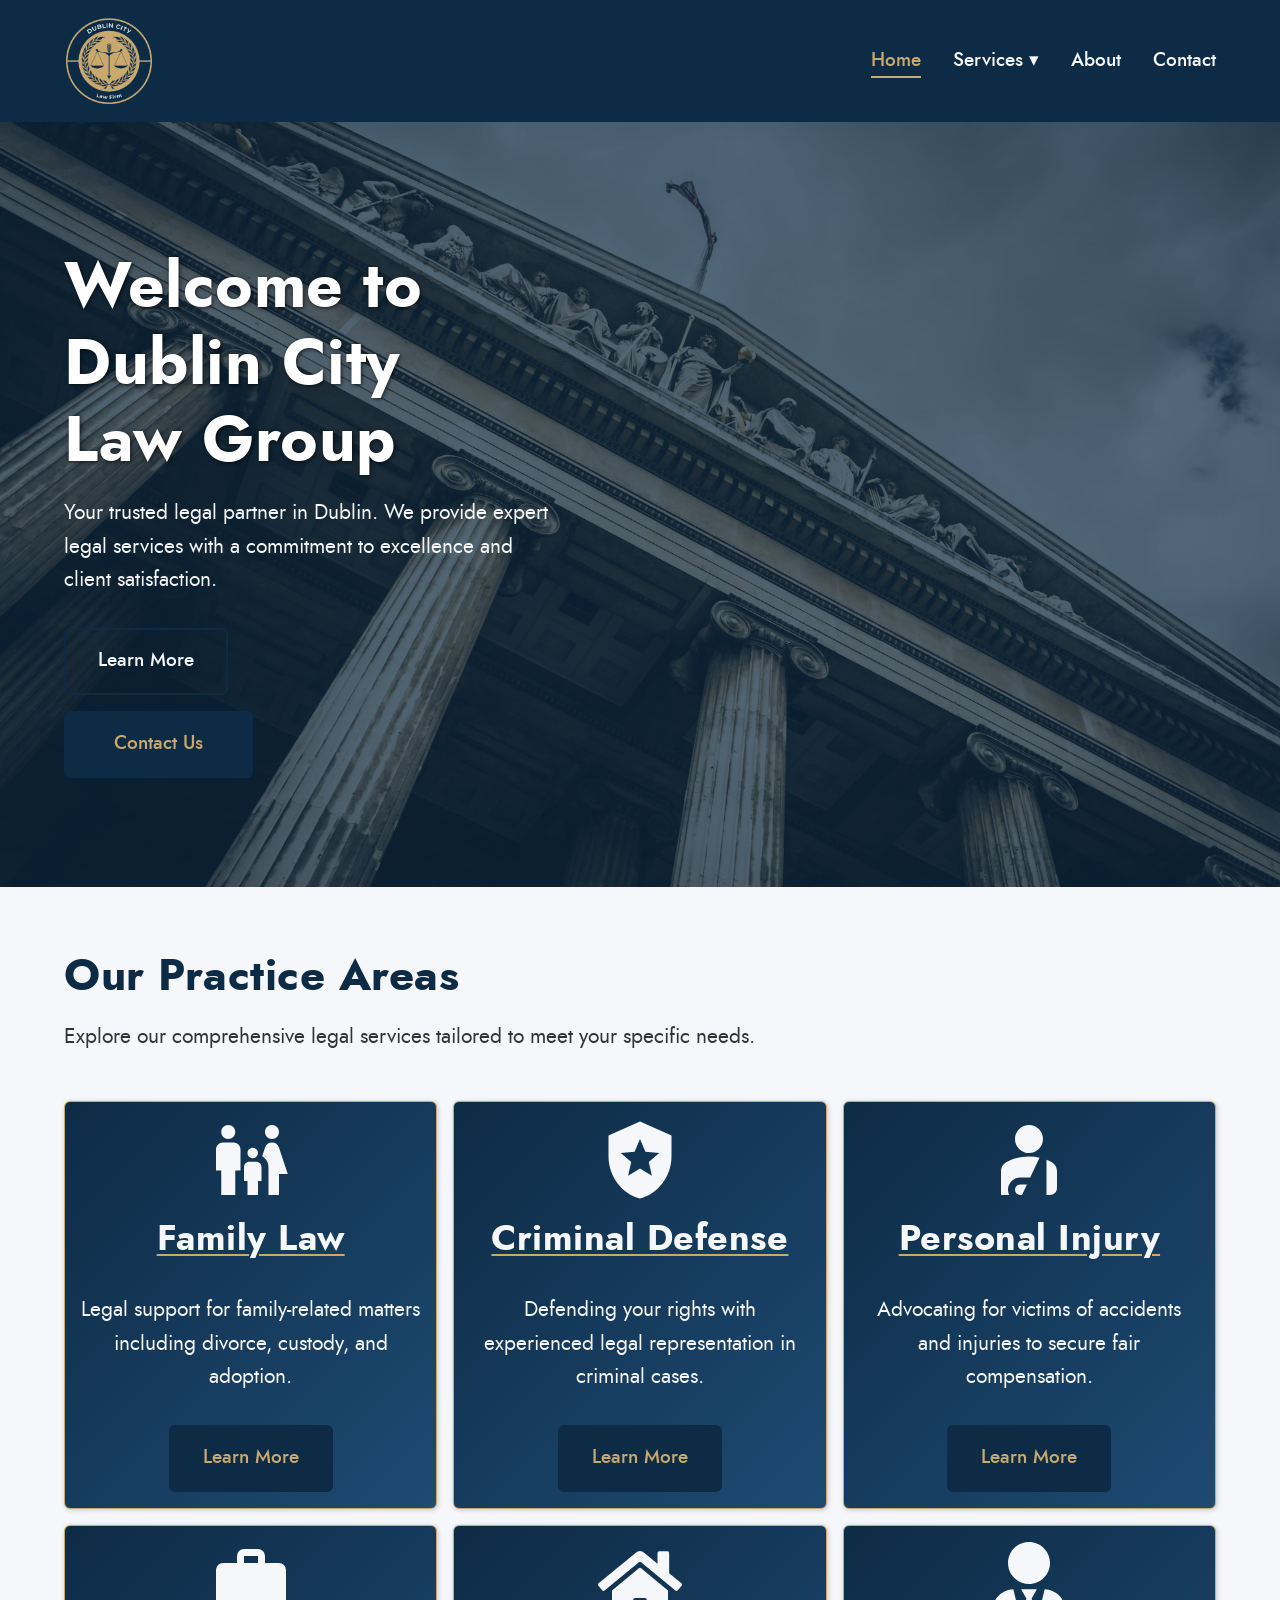
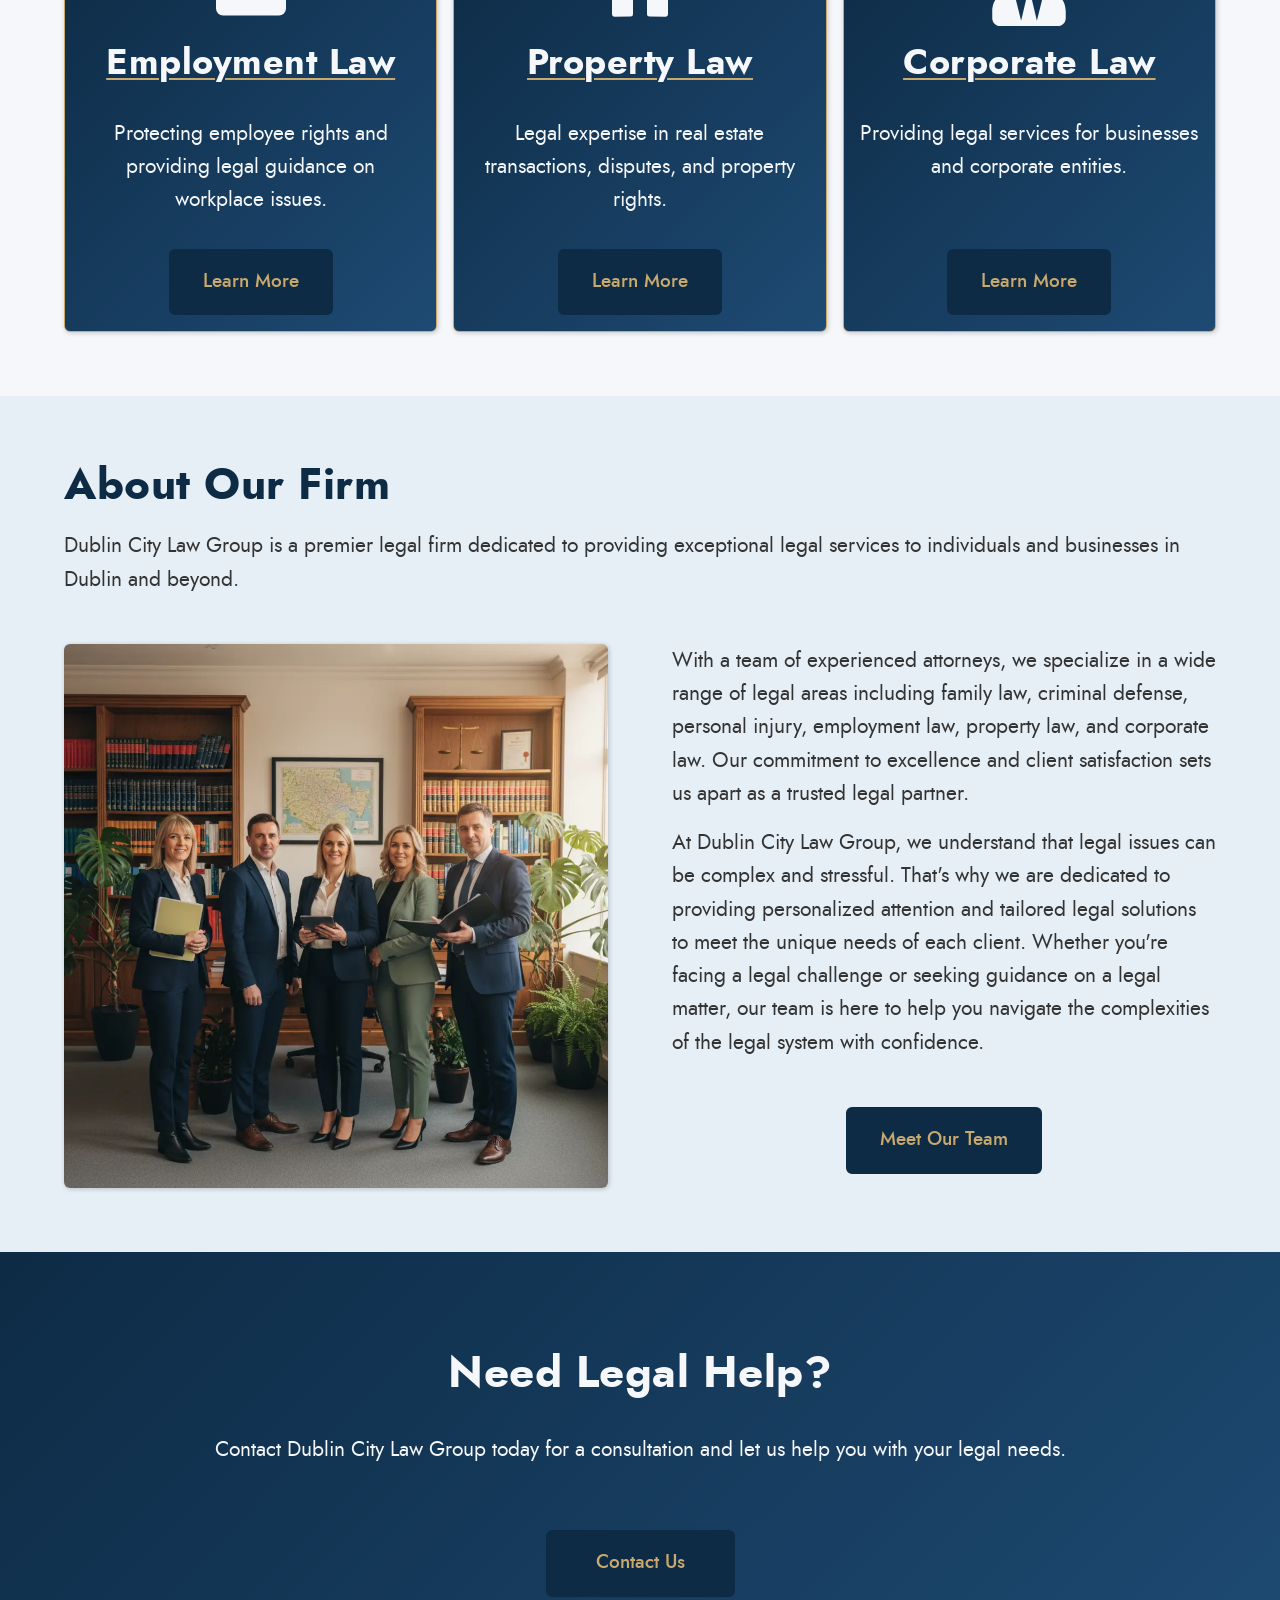
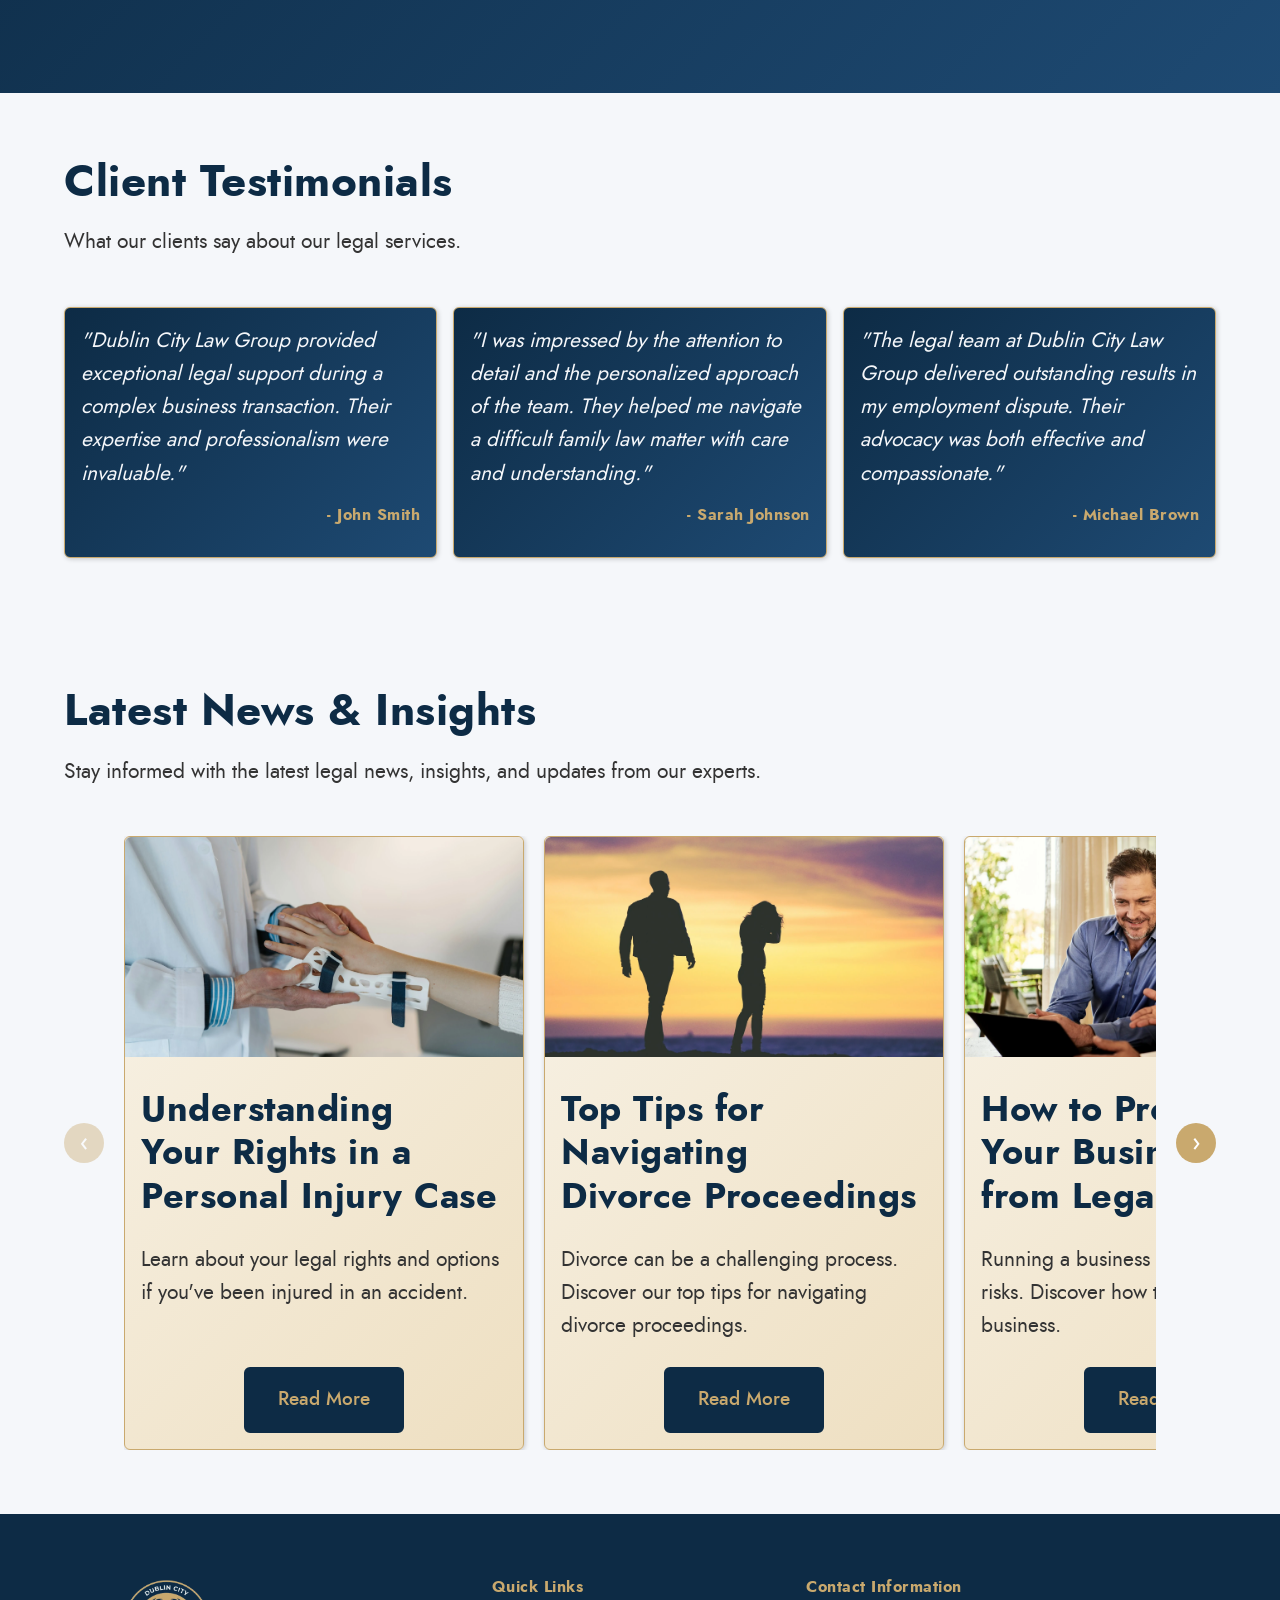
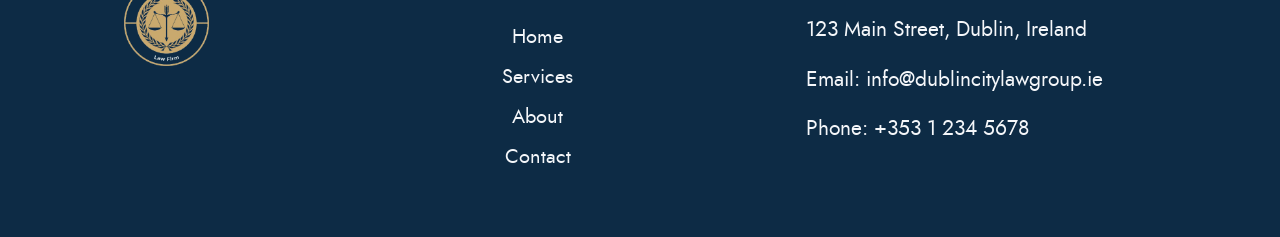
==== commit 80560c0e: "Fix Submenu indicator" ====
--- a/index.html
+++ b/index.html
@@ -8,6 +8,7 @@
 
         <script src="sripts/slider.js" defer></script>
         <script src="sripts/nav.js" defer></script>
+        <link rel="icon" type="image/x-icon" href="assets/logos/favicon.ico">
         <link rel="stylesheet" href="styles/base.css">
         <link rel="stylesheet" href="styles/layout.css">
         <link rel="stylesheet" href="styles/pages/home.css">
@@ -19,7 +20,7 @@
     <body>
         <!-- Navigation -->
         <header>
-            <img src="assets/logos/transparent-logo.png" alt="Logo">
+            <a href="#"><img src="assets/logos/transparent-logo.png" alt="Logo"></a>
 
             <button class="nav-toggle" id="navToggle">
                 <span></span>
@@ -29,21 +30,21 @@
 
             <nav id="navMenu">
                 <ul>
-                    <li><a href="/index.html">Home</a></li>
+                    <li><a href="index.html">Home</a></li>
                     <li class="has-submenu">
-                        <a href="/pages/services.html">Services</a>
+                        <a href="pages/services.html">Services ▾</a>
 
                         <ul class="submenu">
-                            <li><a href="/pages/services/corporate-law.html">Corporate Law</a></li>
-                            <li><a href="/pages/services/criminal-law.html">Criminal Law</a></li>
-                            <li><a href="/pages/services/employment-law.html">Employment Law</a></li>
-                            <li><a href="/pages/services/family-law.html">Family Law</a></li>
-                            <li><a href="/pages/services/personal-injury.html">Personal Injury</a></li>
-                            <li><a href="/pages/services/property-law.html">Property Law</a></li>
+                            <li><a href="pages/service-pages/corporate-law.html">Corporate Law</a></li>
+                            <li><a href="pages/service-pages/criminal-defense.html">Criminal Law</a></li>
+                            <li><a href="pages/service-pages/employment-law.html">Employment Law</a></li>
+                            <li><a href="pages/service-pages/family-law.html">Family Law</a></li>
+                            <li><a href="pages/service-pages/personal-injury.html">Personal Injury</a></li>
+                            <li><a href="pages/service-pages/property-law.html">Property Law</a></li>
                         </ul>
                     </li>
-                    <li><a href="/pages/about.html">About</a></li>
-                    <li><a href="/pages/contact.html">Contact</a></li>
+                    <li><a href="pages/about.html">About</a></li>
+                    <li><a href="pages/contact.html">Contact</a></li>
                 </ul>
             </nav>
         </header>
@@ -52,7 +53,7 @@
         <section class="hero hero--large">
             <div class="hero-wrapper container">
                 <div class="hero-bg-image">
-                    <img src="/assets/images/practice-page-bg.webp" alt="hero image">
+                    <img src="assets/images/practice-page-bg.webp" alt="hero image">
                 </div>
                 <div class="hero-overlay"></div>
                 <div class="hero-content">
@@ -61,8 +62,8 @@
                     
                 </div>
                 <div class="hero-cta">
-                    <a class="btn-secondary" href="/pages/about.html">Learn More</a>
-                    <a class="btn-primary" href="#">Contact Us</a>
+                    <a class="btn-secondary" href="pages/about.html">Learn More</a>
+                    <a class="btn-primary" href="pages/contact.html">Contact Us</a>
                 </div> 
             </div>
         </section>
@@ -88,7 +89,7 @@
                         </svg>
                         <h3>Family Law</h3>
                         <p>Legal support for family-related matters including divorce, custody, and adoption.</p>
-                        <a class="btn-tretiary">Learn More</a>
+                        <a class="btn-tretiary" href="pages/service-pages/family-law.html">Learn More</a>
                     </div>
                     
                     <div class="card practice-item flex">
@@ -101,7 +102,7 @@
                         </svg>
                         <h3>Criminal Defense</h3>
                         <p>Defending your rights with experienced legal representation in criminal cases.</p>
-                        <a class="btn-tretiary">Learn More</a>
+                        <a class="btn-tretiary" href="pages/service-pages/criminal-defense.html">Learn More</a>
                     </div>
                     
                     <div class="card practice-item flex">
@@ -114,7 +115,7 @@
                         </svg>
                         <h3>Personal Injury</h3>
                         <p>Advocating for victims of accidents and injuries to secure fair compensation.</p>
-                        <a class="btn-tretiary">Learn More</a>
+                        <a class="btn-tretiary" href="pages/service-pages/personal-injury.html">Learn More</a>
                     </div>
 
                     <div class="card practice-item flex">
@@ -125,7 +126,7 @@
                         </svg>
                         <h3>Employment Law</h3>
                         <p>Protecting employee rights and providing legal guidance on workplace issues.</p>
-                        <a class="btn-tretiary">Learn More</a>
+                        <a class="btn-tretiary" href="pages/service-pages/employment-law.html">Learn More</a>
                     </div>
 
                     <div class="card practice-item flex">
@@ -135,7 +136,7 @@
                         </svg>
                         <h3>Property Law</h3>
                         <p>Legal expertise in real estate transactions, disputes, and property rights.</p>
-                        <a class="btn-tretiary">Learn More</a>
+                        <a class="btn-tretiary" href="pages/service-pages/property-law.html">Learn More</a>
                     </div>
 
                     <div class="card practice-item flex">
@@ -145,7 +146,7 @@
                         </svg>
                         <h3>Corporate Law</h3>
                         <p>Providing legal services for businesses and corporate entities.</p>
-                        <a class="btn-tretiary">Learn More</a>
+                        <a class="btn-tretiary" href="pages/service-pages/corporate-law.html">Learn More</a>
                     </div>
                 </div>
             </div>
@@ -160,12 +161,12 @@
                 </div>
                 <div class="about-content flex">
                     <div class="about-image">
-                        <img src="/assets/images/about-us-team.webp" alt="About Us Image">
+                        <img src="assets/images/about-us-team.webp" alt="About Us Image">
                     </div>
                     <div class="about-text">
                         <p>With a team of experienced attorneys, we specialize in a wide range of legal areas including family law, criminal defense, personal injury, employment law, property law, and corporate law. Our commitment to excellence and client satisfaction sets us apart as a trusted legal partner.</p>
                         <p>At Dublin City Law Group, we understand that legal issues can be complex and stressful. That's why we are dedicated to providing personalized attention and tailored legal solutions to meet the unique needs of each client. Whether you're facing a legal challenge or seeking guidance on a legal matter, our team is here to help you navigate the complexities of the legal system with confidence.</p>
-                        <a class="btn-tretiary alt" href="#">Meet Our Team</a>
+                        <a class="btn-tretiary alt" href="pages/about.html">Meet Our Team</a>
                     </div>
                 </div>
             </div>
@@ -177,7 +178,7 @@
                 <div class="cta-content flex">
                     <h2>Need Legal Help?</h2>
                     <p>Contact Dublin City Law Group today for a consultation and let us help you with your legal needs.</p>
-                    <a class="btn-primary" href="#">Contact Us</a>
+                    <a class="btn-primary" href="pages/contact.html">Contact Us</a>
                 </div>
             </div>
         </section>
@@ -224,51 +225,51 @@
                     <div class="slider-track">
                     <!-- Blog Post 1 -->
                     <div class="light-card">
-                        <img src="/assets/images/personal-injury.webp" alt="Blog Post 1 Image">
+                        <img src="assets/images/personal-injury.webp" alt="Blog Post 1 Image">
                         <div class="light-card-content">
                         <h3>Understanding Your Rights in a Personal Injury Case</h3>
                         <p>Learn about your legal rights and options if you've been injured in an accident.</p>
-                        <a class="btn-tretiary alt" href="#">Read More</a>
+                        <a class="btn-tretiary alt" href="pages/service-pages/personal-injury.html">Read More</a>
                         </div>
                     </div>
 
                     <!-- Blog Post 2 -->
                     <div class="light-card">
-                        <img src="/assets/images/devorce.webp" alt="Blog Post 2 Image">
+                        <img src="assets/images/devorce.webp" alt="Blog Post 2 Image">
                         <div class="light-card-content">
                         <h3>Top Tips for Navigating Divorce Proceedings</h3>
                         <p>Divorce can be a challenging process. Discover our top tips for navigating divorce proceedings.</p>
-                        <a class="btn-tretiary alt" href="#">Read More</a>
+                        <a class="btn-tretiary alt" href="pages/service-pages/family-law.html">Read More</a>
                         </div>
                     </div>
 
                     <!-- Blog Post 3 -->
                     <div class="light-card">
-                        <img src="/assets/images/business.webp" alt="Blog Post 3 Image">
+                        <img src="assets/images/business.webp" alt="Blog Post 3 Image">
                         <div class="light-card-content">
                         <h3>How to Protect Your Business from Legal Risks</h3>
                         <p>Running a business comes with legal risks. Discover how to protect your business.</p>
-                        <a class="btn-tretiary alt" href="#">Read More</a>
+                        <a class="btn-tretiary alt" href="pages/service-pages/corporate-law.html">Read More</a>
                         </div>
                     </div>
 
                     <!-- Blog Post 4 -->
                     <div class="light-card">
-                        <img src="/assets/images/employment-law.webp" alt="Blog Post 4 Image">
+                        <img src="assets/images/employment-law.webp" alt="Blog Post 4 Image">
                         <div class="light-card-content">
                         <h3>Employment Law Updates You Need to Know</h3>
                         <p>Stay up-to-date with the latest employment law changes that affect your workplace rights.</p>
-                        <a class="btn-tretiary alt" href="#">Read More</a>
+                        <a class="btn-tretiary alt" href="pages/service-pages/employment-law.html">Read More</a>
                         </div>
                     </div>
 
                     <!-- Blog Post 5 -->
                     <div class="light-card">
-                        <img src="/assets/images/property-law.webp" alt="Blog Post 5 Image">
+                        <img src="assets/images/property-law.webp" alt="Blog Post 5 Image">
                         <div class="light-card-content">
                         <h3>Estate Planning Essentials for Your Family</h3>
                         <p>Learn the importance of estate planning and how to protect your family's future.</p>
-                        <a class="btn-tretiary alt" href="#">Read More</a>
+                        <a class="btn-tretiary alt" href="pages/service-pages/property-law.html">Read More</a>
                         </div>
                     </div>
 
@@ -282,13 +283,13 @@
         <footer>
             <div class="container">
                 <div class="footer grid">
-                    <img src="/assets/logos/transparent-logo.png" alt="footer logo">
+                    <img src="assets/logos/transparent-logo.png" alt="footer logo">
                     <div class="footer-services-links flex">
                             <h4>Quick Links</h4>
-                            <a href="/index.html">Home</a>
-                            <a href="/pages/services.html">Services</a>
-                            <a href="/pages/about.html">About</a>
-                            <a href="/pages/contact.html">Contact</a>
+                            <a href="index.html">Home</a>
+                            <a href="pages/services.html">Services</a>
+                            <a href="pages/about.html">About</a>
+                            <a href="pages/contact.html">Contact</a>
                         </div>
                         <div class="footer-contact-info">
                             <h4>Contact Information</h4>
--- a/styles/layout.css
+++ b/styles/layout.css
@@ -185,6 +185,8 @@
         display: flex;
         margin-top: 1rem;
     }
+
+   
 }
 
 
@@ -288,10 +290,7 @@
     margin: 0;
 }
 
-.has-submenu > a::after {
-    content: " ▾";
-    font-size: 0.7rem;
-}
+
 
 /* ---------------------------- FOOTER ------------------------------- */
 footer {
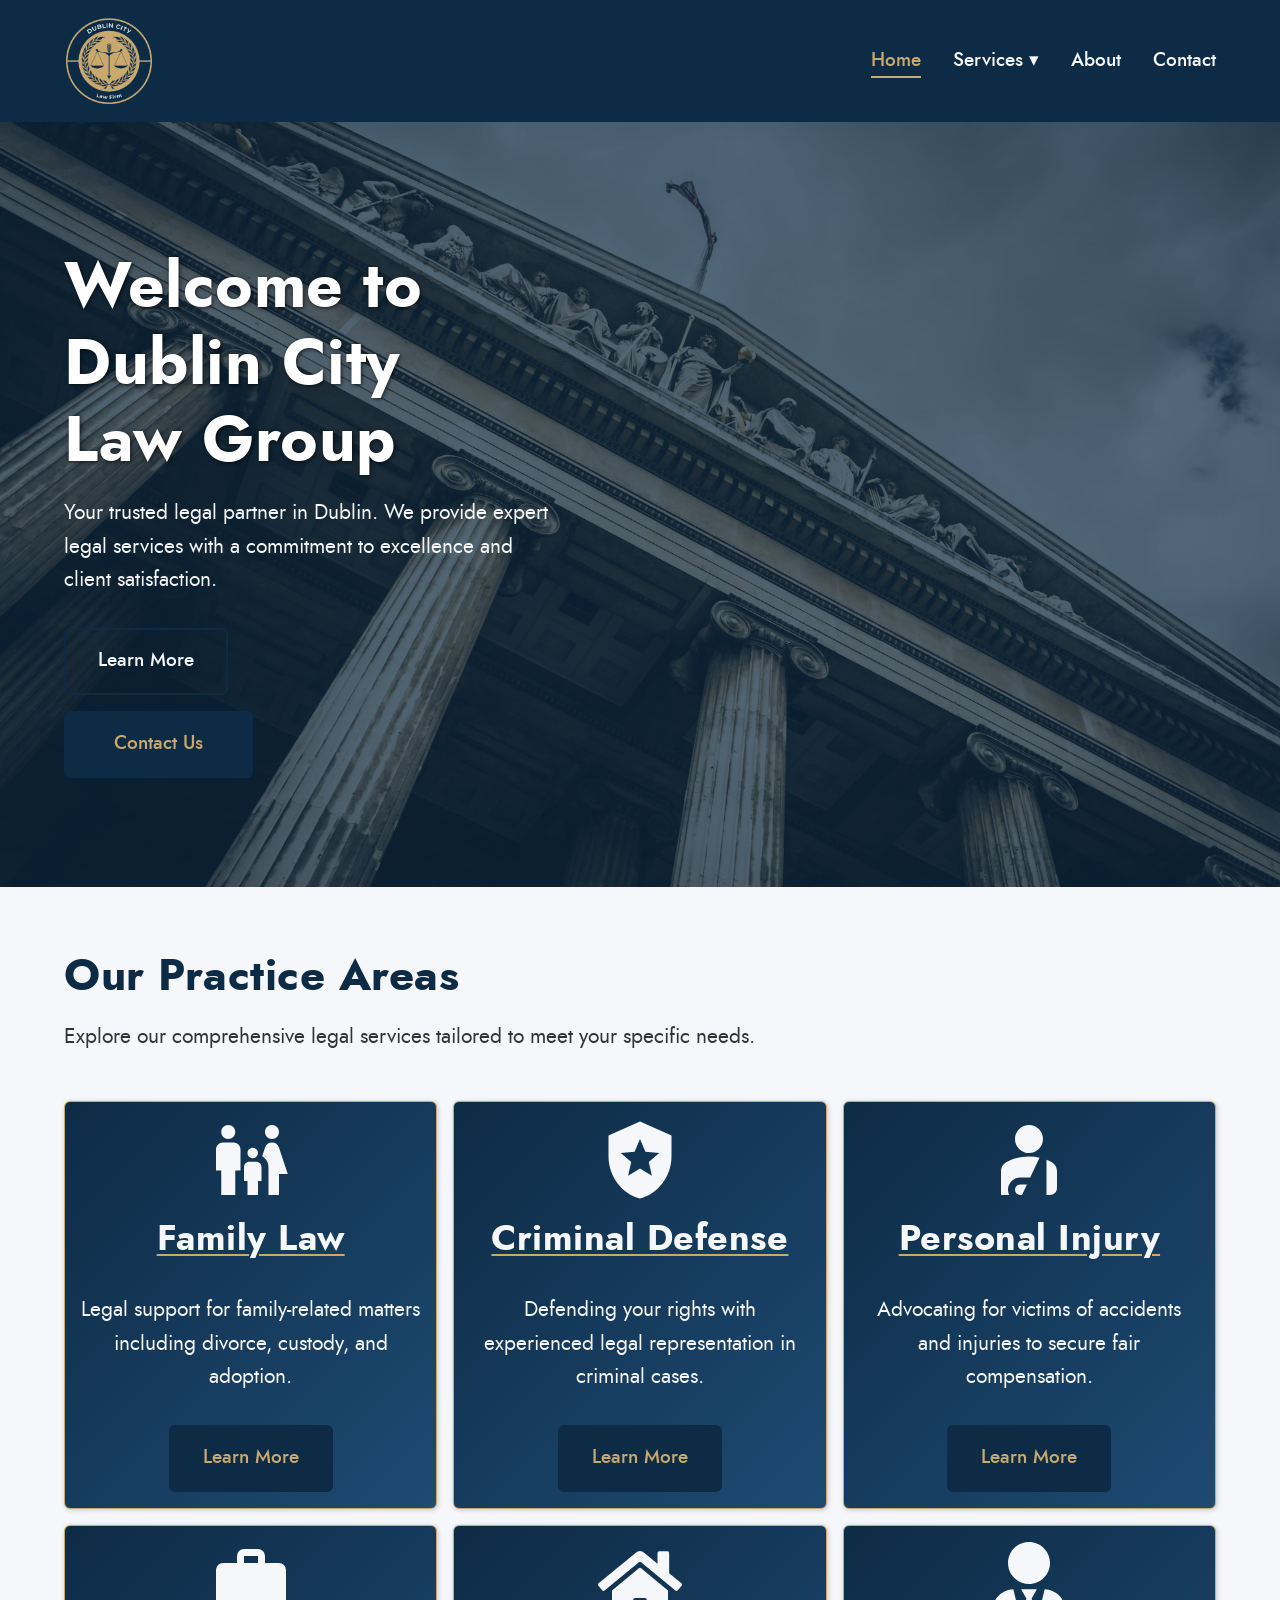
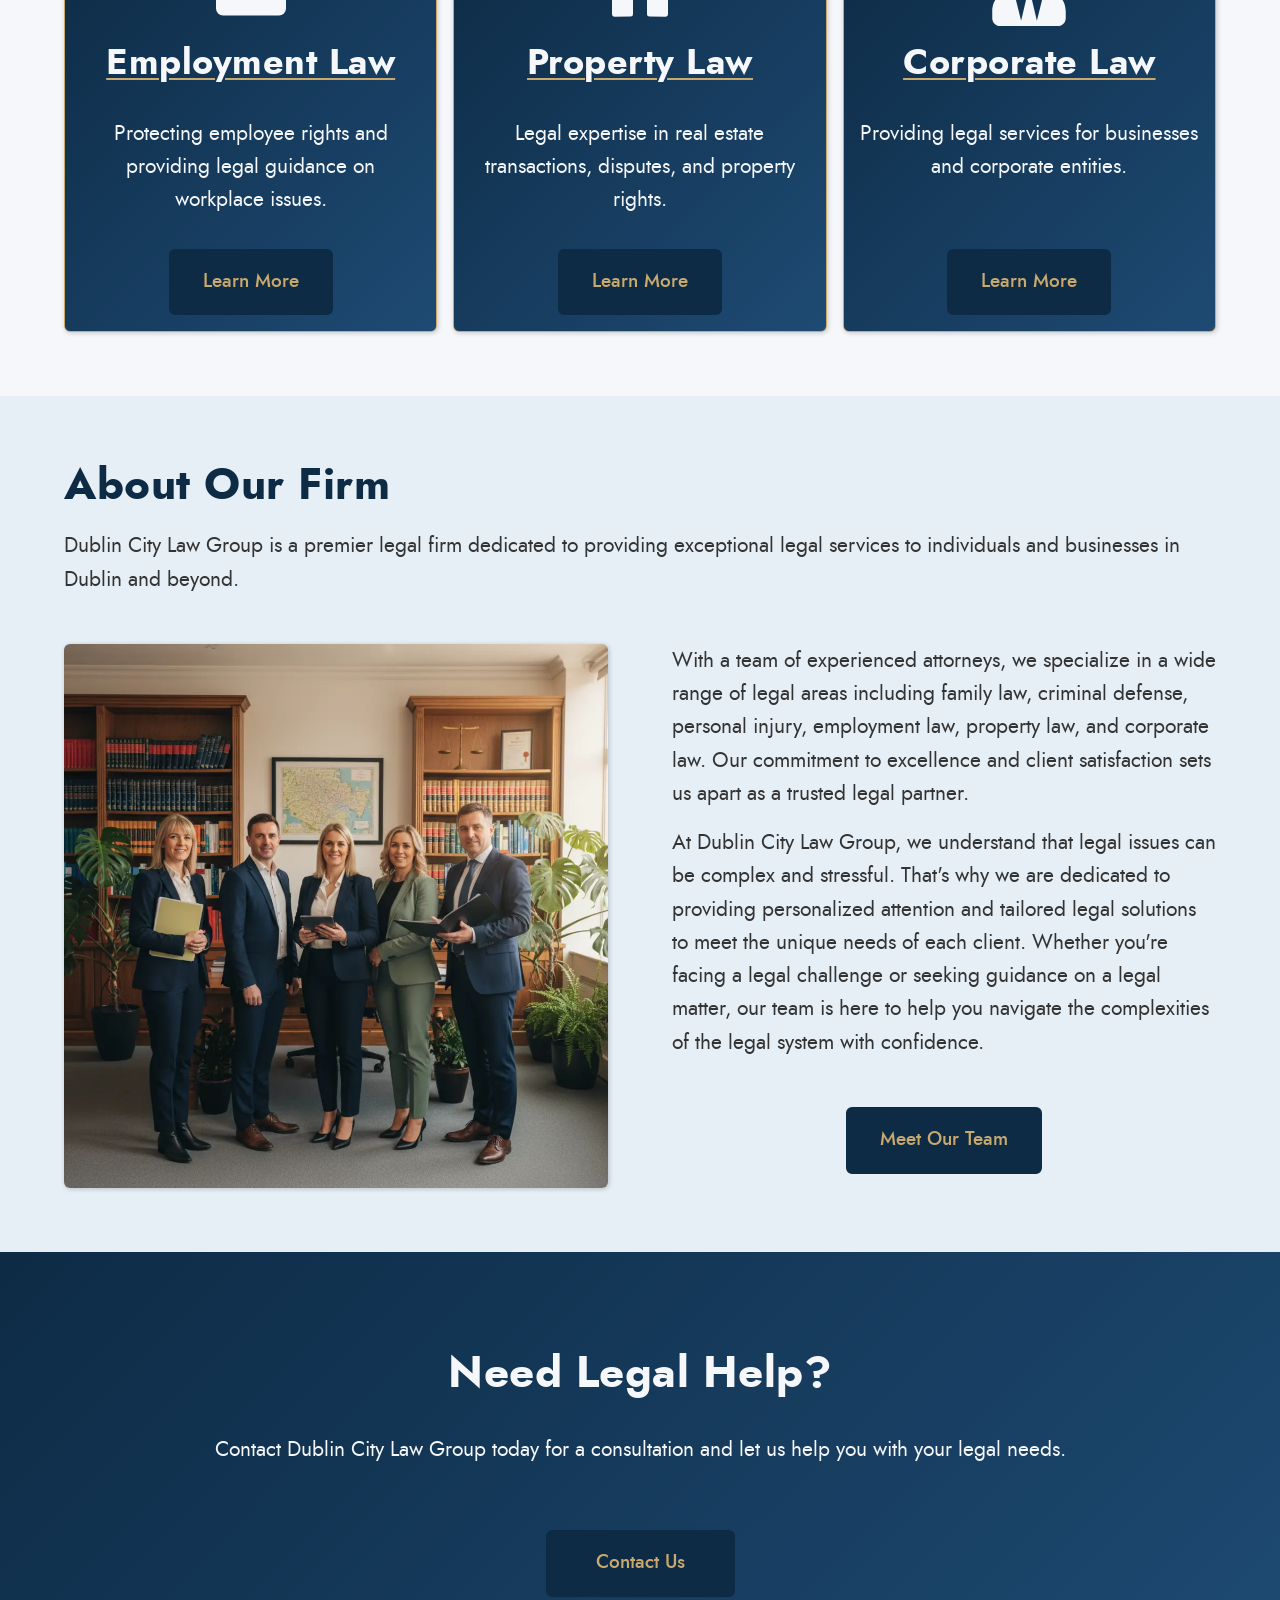
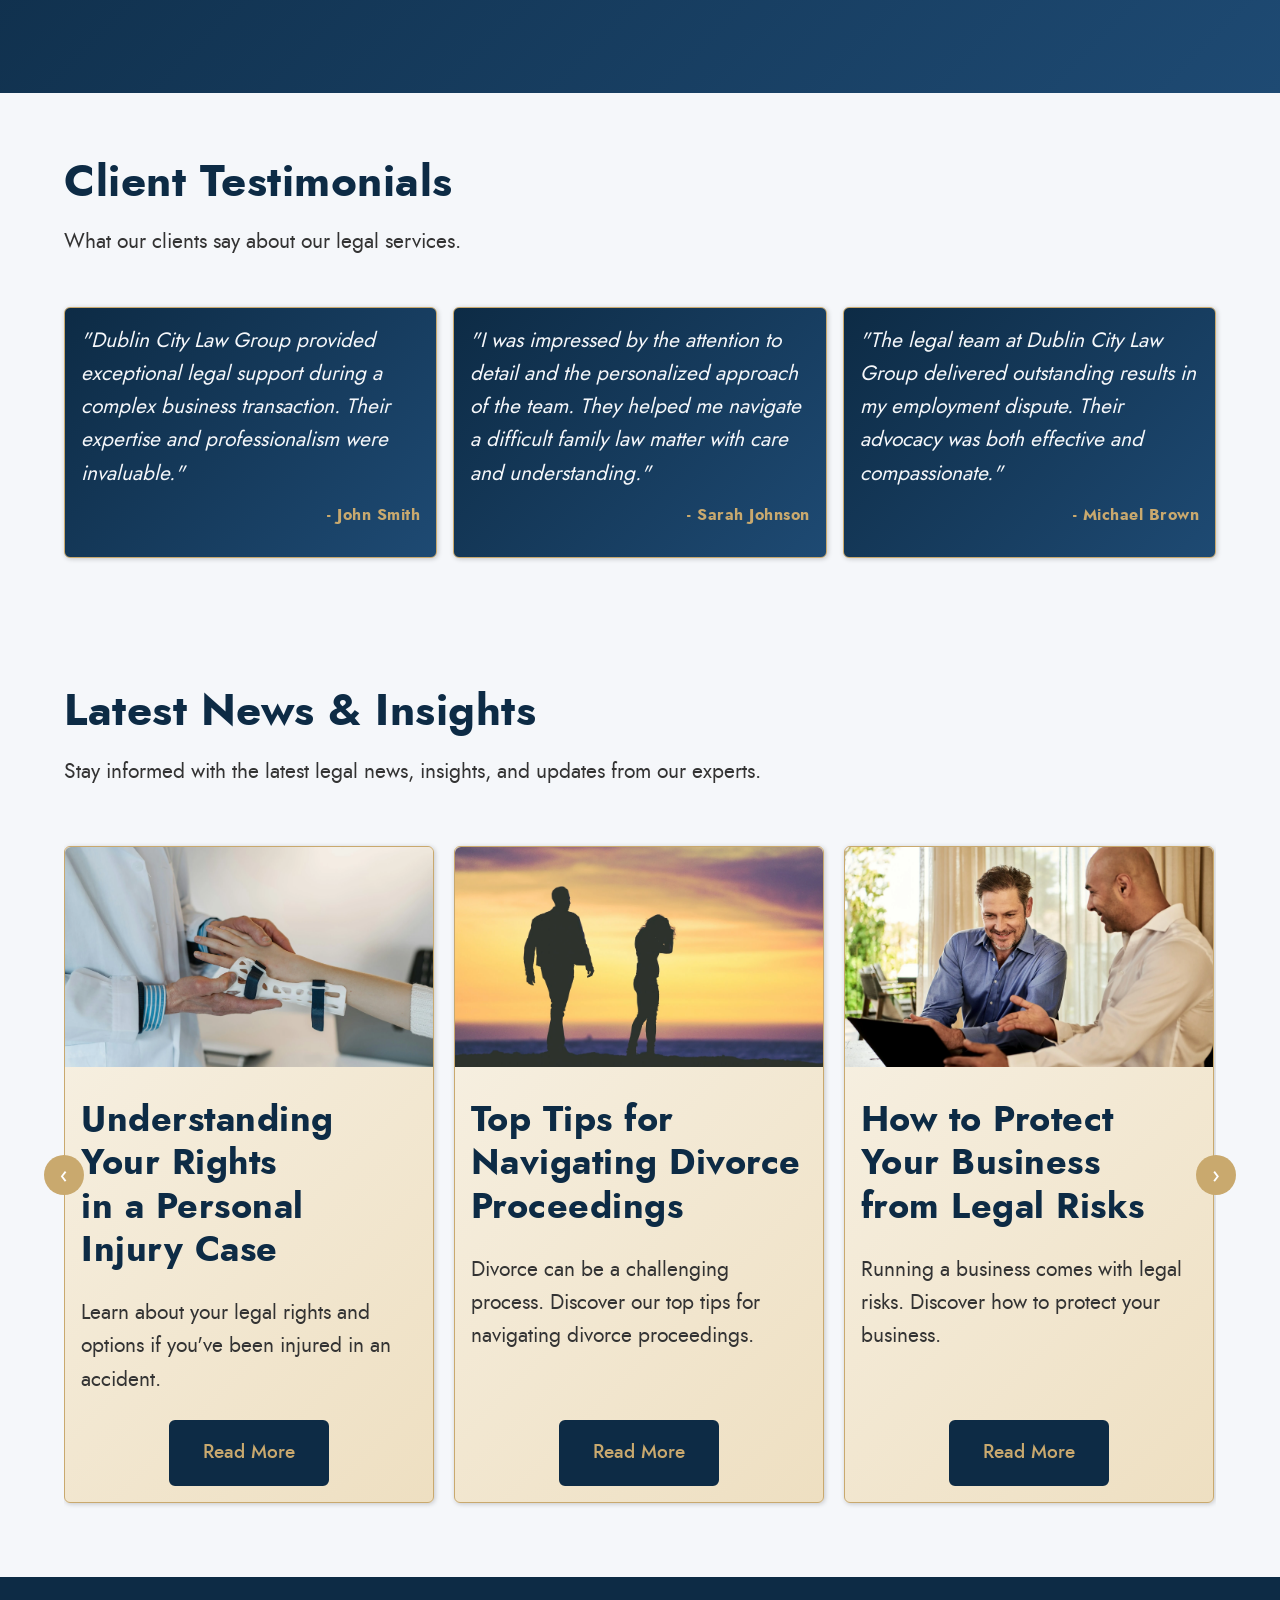
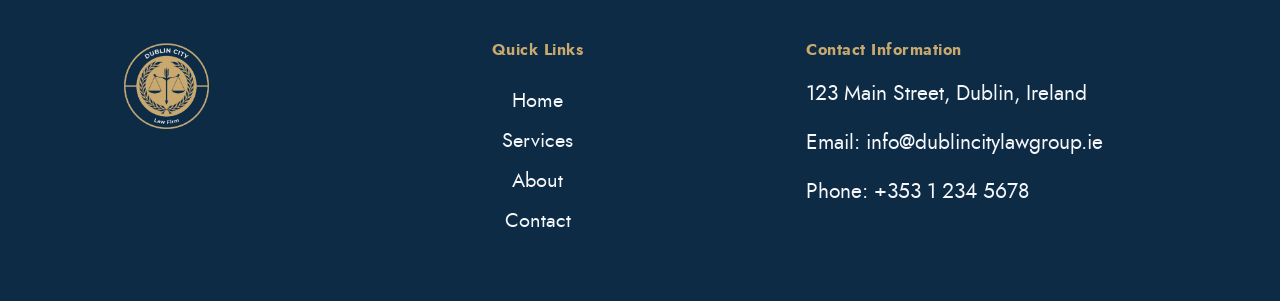
==== commit b5e50f4e: "Fix slider" ====
--- a/index.html
+++ b/index.html
@@ -3,6 +3,13 @@
     <head>
         <meta charset="UTF-8">
         <meta name="viewport" content="width=device-width, initial-scale=1.0">
+
+        <!-- Open Graph / Social Preview -->
+        <meta property="og:title" content="Cork City Law">
+        <meta property="og:description" content="A responsive law firm website built with modern HTML, CSS, and JavaScript, featuring a structured layout, accessible navigation, and clean design.">
+        <meta property="og:image" content="https://abugelis.github.io/DublinCityLawGroup/assets/logos/site-logo.png">
+        <meta property="og:url" content="https://abugelis.github.io/DublinCityLawGroup/">
+        <meta property="og:type" content="website">
         
         <title>Dublin City Law Group</title>
 
@@ -222,7 +229,6 @@
                 <div class="custom-slider">
                 <button class="slider-arrow prev">‹</button>
                 <div class="slider-track-wrapper">
-                    <div class="slider-track">
                     <!-- Blog Post 1 -->
                     <div class="light-card">
                         <img src="assets/images/personal-injury.webp" alt="Blog Post 1 Image">
@@ -272,8 +278,7 @@
                         <a class="btn-tretiary alt" href="pages/service-pages/property-law.html">Read More</a>
                         </div>
                     </div>
-
-                    </div>
+                    
                 </div>
                 <button class="slider-arrow next">›</button>
                 </div>
--- a/styles/components/slider.css
+++ b/styles/components/slider.css
@@ -1,62 +1,58 @@
-/* Slider container: reserve space for arrows */
 .custom-slider {
+    position: relative;
     display: flex;
     align-items: center;
-    gap: 10px;
-
-    
-    position: relative;
 }
 
-/* Track wrapper with overflow hidden */
+/* Scroll container */
 .slider-track-wrapper {
-    overflow: hidden;
-    flex: 1;
+    overflow-x: auto;
+    scroll-behavior: smooth;
+    scroll-snap-type: x mandatory;
+
+    display: flex;
+    gap: 20px;
+
+    padding: 10px 0;
 }
 
-/* Track that moves */
-.slider-track {
-    display: flex;
-    gap: 20px;
-    transition: transform 0.4s ease;
+/* Cards */
+.slider-track-wrapper > * {
+    flex: 0 0 85%;
+    scroll-snap-align: start;
 }
 
-/* Arrows sit outside cards now */
+/* Desktop layout */
+@media (min-width: 768px) {
+
+    .slider-track-wrapper > * {
+        flex: 0 0 calc(33.333% - 14px);
+    }
+
+}
+
+/* Arrows */
 .slider-arrow {
-    position: relative; /* no more absolute */
-    transform: none;    /* remove translate */
     width: 40px;
     height: 40px;
-    font-size: 24px;
     border-radius: 50%;
     border: none;
-    background-color: var(--color-secondary);
+    background: var(--color-secondary);
     color: white;
+    font-size: 22px;
     cursor: pointer;
-    flex-shrink: 0; /* prevent shrinking */
+
+    position: absolute;
+    top: 50%;
+    transform: translateY(-50%);
 }
 
-/* Margin between arrows and track */
 .slider-arrow.prev {
-    margin-right: 10px;
+    left: -20px;
 }
 
 .slider-arrow.next {
-    margin-left: 10px;
-}
-
-.slider-arrow:hover {
-    background-color: var(--color-accent);
-}
-
-.slider-arrow:disabled {
-    opacity: 0.4;
-    cursor: not-allowed;
-}
-
-.slider-track img {
-    user-select: none;
-    pointer-events: none;
+    right: -20px;
 }
 
 @media (max-width: 767px) {
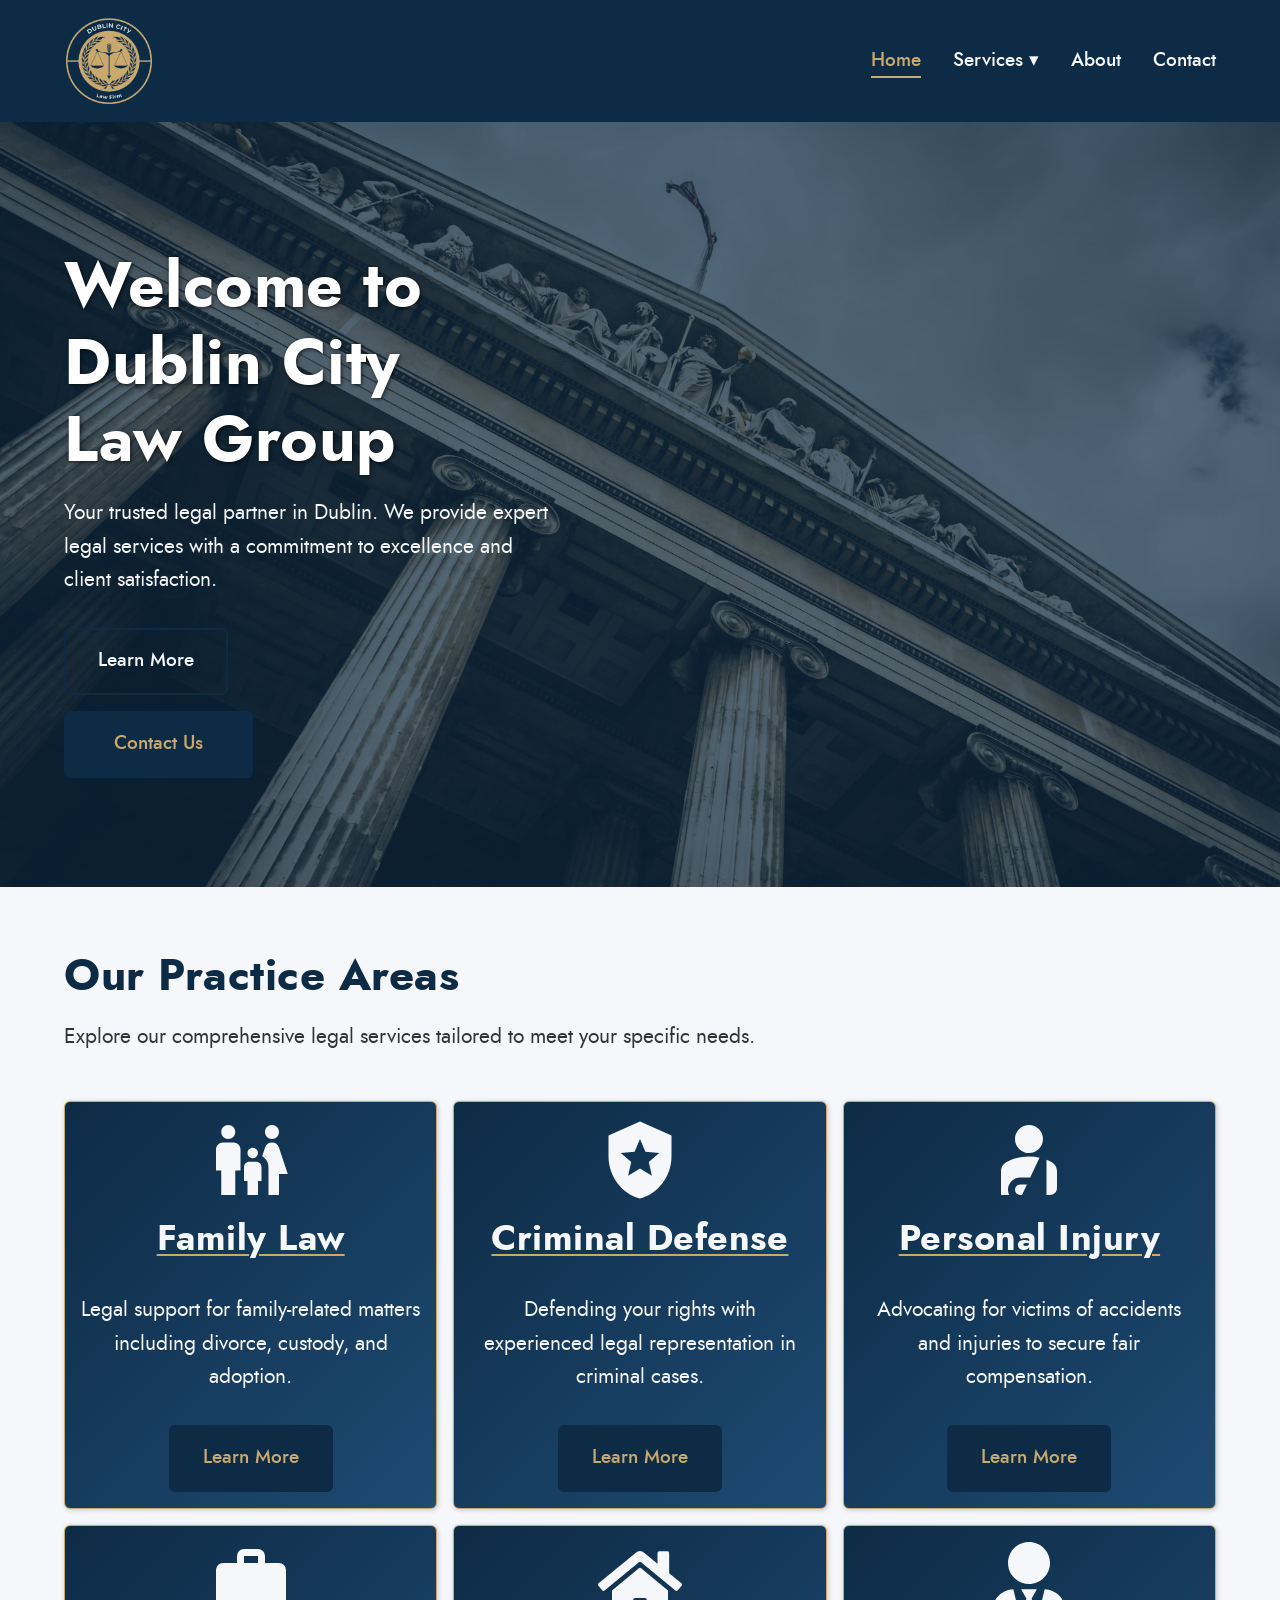
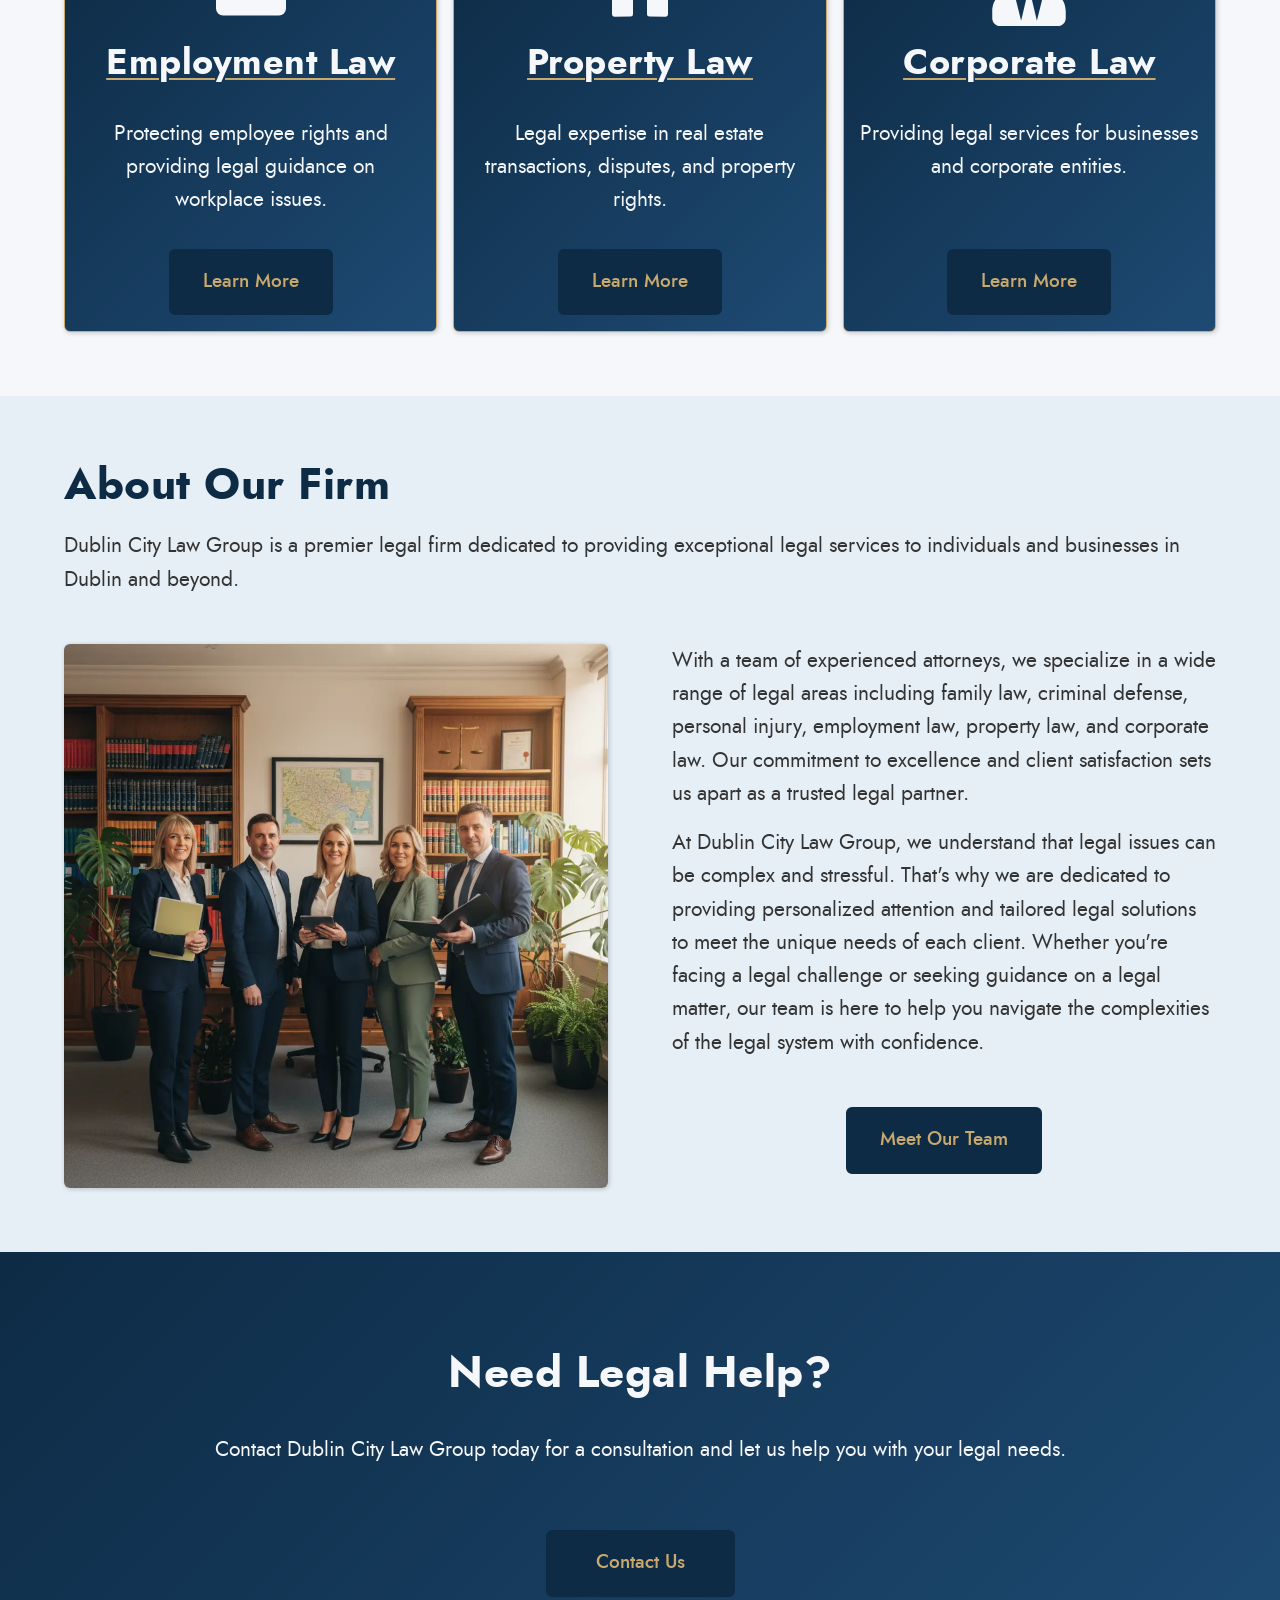
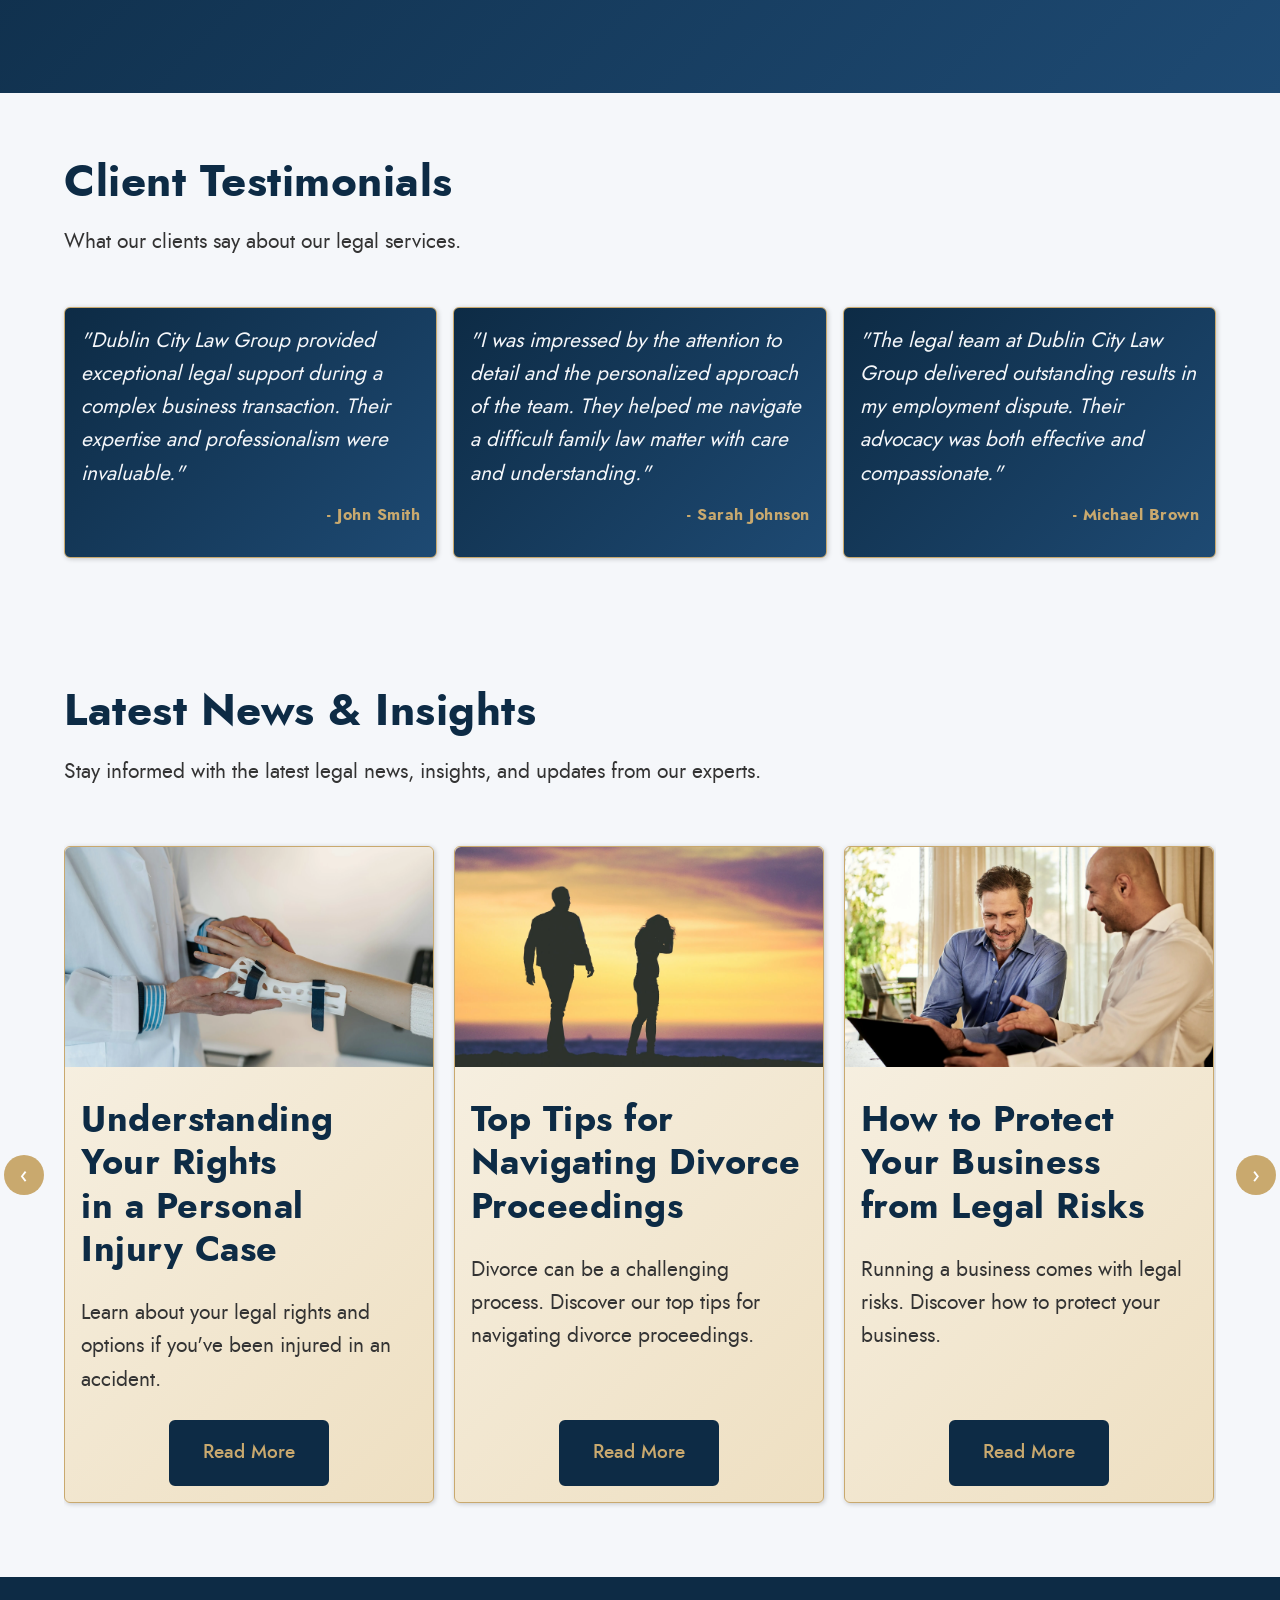
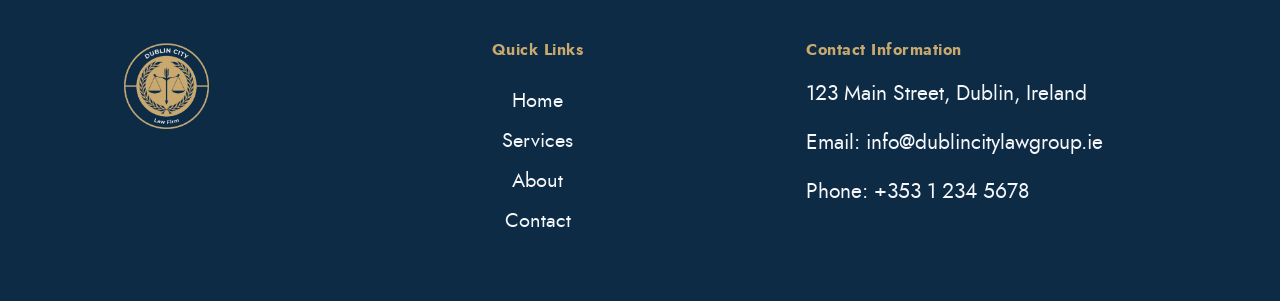
==== commit ce0571e9: "fix touch on menu to bubble over to submenu item" ====
--- a/index.html
+++ b/index.html
@@ -5,7 +5,7 @@
         <meta name="viewport" content="width=device-width, initial-scale=1.0">
 
         <!-- Open Graph / Social Preview -->
-        <meta property="og:title" content="Cork City Law">
+        <meta property="og:title" content="Dublin City Law Firm">
         <meta property="og:description" content="A responsive law firm website built with modern HTML, CSS, and JavaScript, featuring a structured layout, accessible navigation, and clean design.">
         <meta property="og:image" content="https://abugelis.github.io/DublinCityLawGroup/assets/logos/site-logo.png">
         <meta property="og:url" content="https://abugelis.github.io/DublinCityLawGroup/">
@@ -278,7 +278,7 @@
                         <a class="btn-tretiary alt" href="pages/service-pages/property-law.html">Read More</a>
                         </div>
                     </div>
-                    
+
                 </div>
                 <button class="slider-arrow next">›</button>
                 </div>
--- a/styles/components/cards.css
+++ b/styles/components/cards.css
@@ -25,7 +25,6 @@
 }
 
 .light-card {
-    flex: 0 0 250px;
     display: flex;
     flex-direction: column;
     gap: 1rem;
@@ -33,11 +32,9 @@
     border-radius: var(--radius);
     color: var(--color-neutral-dark);
     box-shadow: var(--shadow);
-    background: linear-gradient(
-    135deg,
-    #F8F3E8 0%,
-    #EEDFC1 100%
-);
+    background: linear-gradient(135deg, #F8F3E8 0%, #EEDFC1 100%);
+    flex: 0 0 auto;        /* <-- use auto on mobile */
+    min-width: 85%;        /* <-- match slider-track-wrapper rule */
 }
 
 .light-card img {
@@ -70,6 +67,7 @@
 
     .light-card {
         flex: 0 0 350px;
+        min-width: 0;
     }
 }
 
--- a/styles/components/slider.css
+++ b/styles/components/slider.css
@@ -6,20 +6,35 @@
 
 /* Scroll container */
 .slider-track-wrapper {
+    display: flex;
+    gap: 20px;
+
     overflow-x: auto;
+    overflow-y: hidden;
+
     scroll-behavior: smooth;
     scroll-snap-type: x mandatory;
 
-    display: flex;
-    gap: 20px;
+    width: 100%;
+    padding: 10px 0;
 
-    padding: 10px 0;
+    -webkit-overflow-scrolling: touch;
 }
 
 /* Cards */
 .slider-track-wrapper > * {
     flex: 0 0 85%;
+    min-width: 85%;
     scroll-snap-align: start;
+}
+
+/* Hide scrollbar */
+.slider-track-wrapper::-webkit-scrollbar {
+    display: none;
+}
+
+.slider-track-wrapper {
+    scrollbar-width: none;
 }
 
 /* Desktop layout */
@@ -27,6 +42,7 @@
 
     .slider-track-wrapper > * {
         flex: 0 0 calc(33.333% - 14px);
+        min-width: calc(33.333% - 14px);
     }
 
 }
@@ -48,11 +64,16 @@
 }
 
 .slider-arrow.prev {
-    left: -20px;
+    left: -60px;
 }
 
 .slider-arrow.next {
-    right: -20px;
+    right: -60px;
+}
+
+.slider-arrow.prev:hover,
+.slider-arrow.next:hover {
+    background-color: var(--color-primary);
 }
 
 @media (max-width: 767px) {
